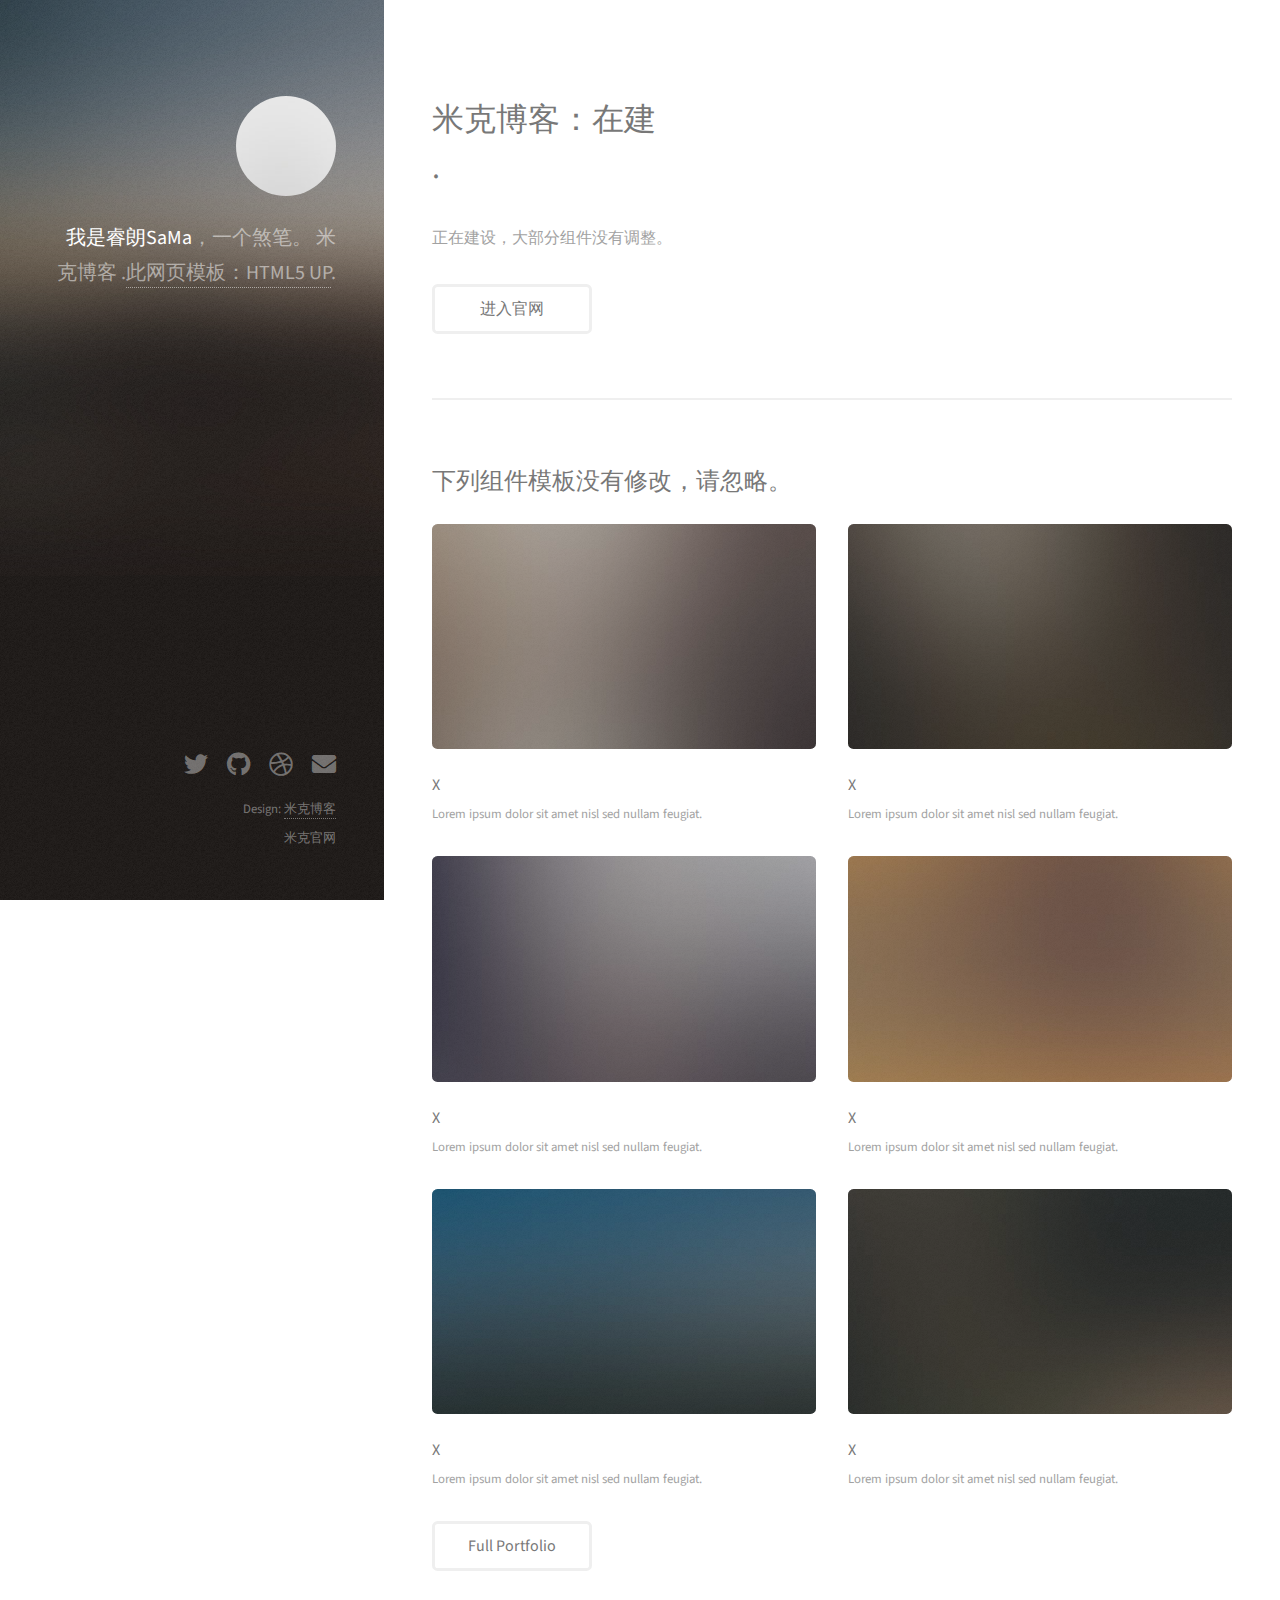
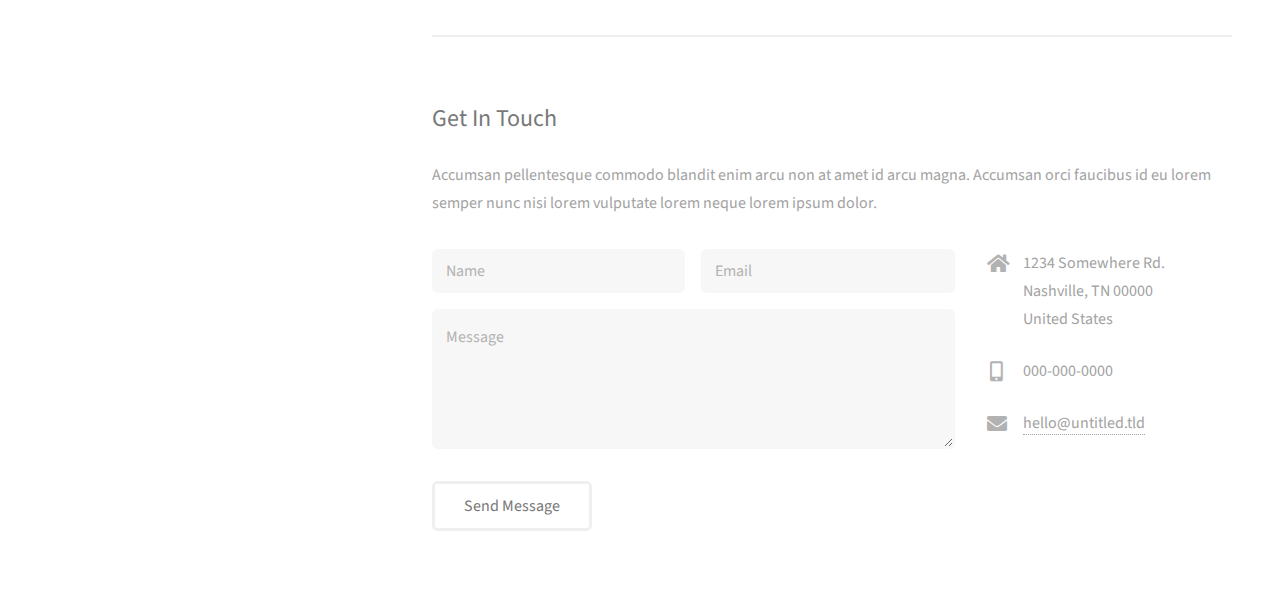
==== index.html @ 7dcb13c5 "Update index.html" ====
<!DOCTYPE HTML>
<html>
	<head>
		<title>米克博客：在建</title>
		<meta charset="utf-8" />
		<meta name="viewport" content="width=device-width, initial-scale=1, user-scalable=no" />
		<link rel="stylesheet" href="assets/css/main.css" />
	</head>
	<body class="is-preload">

		<!-- Header -->
			<header id="header">
				<div class="inner">
					<a href="#" class="image avatar"><img src="images/avatar.jpg" alt="" /></a>
					<h1><strong>我是睿朗SaMa</strong>，一个煞笔。<br />
					米克博客<br />
					.<a href="http://html5up.net">此网页模板：HTML5 UP</a>.</h1>
				</div>
			</header>

		<!-- Main -->
			<div id="main">

				<!-- One -->
					<section id="one">
						<header class="major">
							<h2>米克博客：在建<br />
							.</h2>
						</header>
						<p>正在建设，大部分组件没有调整。</p>
						<ul class="actions">
							<li><a href="https://mctra.co/" class="button">进入官网</a></li>
						</ul>
					</section>

				<!-- Two -->
					<section id="two">
						<h2>下列组件模板没有修改，请忽略。</h2>
						<div class="row">
							<article class="col-6 col-12-xsmall work-item">
								<a href="images/fulls/01.jpg" class="image fit thumb"><img src="images/thumbs/01.jpg" alt="" /></a>
								<h3>X</h3>
								<p>Lorem ipsum dolor sit amet nisl sed nullam feugiat.</p>
							</article>
							<article class="col-6 col-12-xsmall work-item">
								<a href="images/fulls/02.jpg" class="image fit thumb"><img src="images/thumbs/02.jpg" alt="" /></a>
								<h3>X</h3>
								<p>Lorem ipsum dolor sit amet nisl sed nullam feugiat.</p>
							</article>
							<article class="col-6 col-12-xsmall work-item">
								<a href="images/fulls/03.jpg" class="image fit thumb"><img src="images/thumbs/03.jpg" alt="" /></a>
								<h3>X</h3>
								<p>Lorem ipsum dolor sit amet nisl sed nullam feugiat.</p>
							</article>
							<article class="col-6 col-12-xsmall work-item">
								<a href="images/fulls/04.jpg" class="image fit thumb"><img src="images/thumbs/04.jpg" alt="" /></a>
								<h3>X</h3>
								<p>Lorem ipsum dolor sit amet nisl sed nullam feugiat.</p>
							</article>
							<article class="col-6 col-12-xsmall work-item">
								<a href="images/fulls/05.jpg" class="image fit thumb"><img src="images/thumbs/05.jpg" alt="" /></a>
								<h3>X</h3>
								<p>Lorem ipsum dolor sit amet nisl sed nullam feugiat.</p>
							</article>
							<article class="col-6 col-12-xsmall work-item">
								<a href="images/fulls/06.jpg" class="image fit thumb"><img src="images/thumbs/06.jpg" alt="" /></a>
								<h3>X</h3>
								<p>Lorem ipsum dolor sit amet nisl sed nullam feugiat.</p>
							</article>
						</div>
						<ul class="actions">
							<li><a href="#" class="button">Full Portfolio</a></li>
						</ul>
					</section>

				<!-- Three -->
					<section id="three">
						<h2>Get In Touch</h2>
						<p>Accumsan pellentesque commodo blandit enim arcu non at amet id arcu magna. Accumsan orci faucibus id eu lorem semper nunc nisi lorem vulputate lorem neque lorem ipsum dolor.</p>
						<div class="row">
							<div class="col-8 col-12-small">
								<form method="post" action="#">
									<div class="row gtr-uniform gtr-50">
										<div class="col-6 col-12-xsmall"><input type="text" name="name" id="name" placeholder="Name" /></div>
										<div class="col-6 col-12-xsmall"><input type="email" name="email" id="email" placeholder="Email" /></div>
										<div class="col-12"><textarea name="message" id="message" placeholder="Message" rows="4"></textarea></div>
									</div>
								</form>
								<ul class="actions">
									<li><input type="submit" value="Send Message" /></li>
								</ul>
							</div>
							<div class="col-4 col-12-small">
								<ul class="labeled-icons">
									<li>
										<h3 class="icon solid fa-home"><span class="label">Address</span></h3>
										1234 Somewhere Rd.<br />
										Nashville, TN 00000<br />
										United States
									</li>
									<li>
										<h3 class="icon solid fa-mobile-alt"><span class="label">Phone</span></h3>
										000-000-0000
									</li>
									<li>
										<h3 class="icon solid fa-envelope"><span class="label">Email</span></h3>
										<a href="#">hello@untitled.tld</a>
									</li>
								</ul>
							</div>
						</div>
					</section>

				<!-- Four -->
				<!--
					<section id="four">
						<h2>Elements</h2>

						<section>
							<h4>Text</h4>
							<p>This is <b>bold</b> and this is <strong>strong</strong>. This is <i>italic</i> and this is <em>emphasized</em>.
							This is <sup>superscript</sup> text and this is <sub>subscript</sub> text.
							This is <u>underlined</u> and this is code: <code>for (;;) { ... }</code>. Finally, <a href="#">this is a link</a>.</p>
							<hr />
							<header>
								<h4>Heading with a Subtitle</h4>
								<p>Lorem ipsum dolor sit amet nullam id egestas urna aliquam</p>
							</header>
							<p>Nunc lacinia ante nunc ac lobortis. Interdum adipiscing gravida odio porttitor sem non mi integer non faucibus ornare mi ut ante amet placerat aliquet. Volutpat eu sed ante lacinia sapien lorem accumsan varius montes viverra nibh in adipiscing blandit tempus accumsan.</p>
							<header>
								<h5>Heading with a Subtitle</h5>
								<p>Lorem ipsum dolor sit amet nullam id egestas urna aliquam</p>
							</header>
							<p>Nunc lacinia ante nunc ac lobortis. Interdum adipiscing gravida odio porttitor sem non mi integer non faucibus ornare mi ut ante amet placerat aliquet. Volutpat eu sed ante lacinia sapien lorem accumsan varius montes viverra nibh in adipiscing blandit tempus accumsan.</p>
							<hr />
							<h2>Heading Level 2</h2>
							<h3>Heading Level 3</h3>
							<h4>Heading Level 4</h4>
							<h5>Heading Level 5</h5>
							<h6>Heading Level 6</h6>
							<hr />
							<h5>Blockquote</h5>
							<blockquote>Fringilla nisl. Donec accumsan interdum nisi, quis tincidunt felis sagittis eget tempus euismod. Vestibulum ante ipsum primis in faucibus vestibulum. Blandit adipiscing eu felis iaculis volutpat ac adipiscing accumsan faucibus. Vestibulum ante ipsum primis in faucibus lorem ipsum dolor sit amet nullam adipiscing eu felis.</blockquote>
							<h5>Preformatted</h5>
							<pre><code>i = 0;

while (!deck.isInOrder()) {
print 'Iteration ' + i;
deck.shuffle();
i++;
}

print 'It took ' + i + ' iterations to sort the deck.';</code></pre>
						</section>

						<section>
							<h4>Lists</h4>
							<div class="row">
								<div class="col-6 col-12-xsmall">
									<h5>Unordered</h5>
									<ul>
										<li>Dolor pulvinar etiam magna etiam.</li>
										<li>Sagittis adipiscing lorem eleifend.</li>
										<li>Felis enim feugiat dolore viverra.</li>
									</ul>
									<h5>Alternate</h5>
									<ul class="alt">
										<li>Dolor pulvinar etiam magna etiam.</li>
										<li>Sagittis adipiscing lorem eleifend.</li>
										<li>Felis enim feugiat dolore viverra.</li>
									</ul>
								</div>
								<div class="col-6 col-12-xsmall">
									<h5>Ordered</h5>
									<ol>
										<li>Dolor pulvinar etiam magna etiam.</li>
										<li>Etiam vel felis at lorem sed viverra.</li>
										<li>Felis enim feugiat dolore viverra.</li>
										<li>Dolor pulvinar etiam magna etiam.</li>
										<li>Etiam vel felis at lorem sed viverra.</li>
										<li>Felis enim feugiat dolore viverra.</li>
									</ol>
									<h5>Icons</h5>
									<ul class="icons">
										<li><a href="#" class="icon brands fa-twitter"><span class="label">Twitter</span></a></li>
										<li><a href="#" class="icon brands fa-facebook-f"><span class="label">Facebook</span></a></li>
										<li><a href="#" class="icon brands fa-instagram"><span class="label">Instagram</span></a></li>
										<li><a href="#" class="icon brands fa-github"><span class="label">Github</span></a></li>
										<li><a href="#" class="icon brands fa-dribbble"><span class="label">Dribbble</span></a></li>
										<li><a href="#" class="icon brands fa-tumblr"><span class="label">Tumblr</span></a></li>
									</ul>
								</div>
							</div>
							<h5>Actions</h5>
							<ul class="actions">
								<li><a href="#" class="button primary">Default</a></li>
								<li><a href="#" class="button">Default</a></li>
							</ul>
							<ul class="actions small">
								<li><a href="#" class="button primary small">Small</a></li>
								<li><a href="#" class="button small">Small</a></li>
							</ul>
							<div class="row">
								<div class="col-6 col-12-small">
									<ul class="actions stacked">
										<li><a href="#" class="button primary">Default</a></li>
										<li><a href="#" class="button">Default</a></li>
									</ul>
								</div>
								<div class="col-6 col-12-small">
									<ul class="actions stacked">
										<li><a href="#" class="button primary small">Small</a></li>
										<li><a href="#" class="button small">Small</a></li>
									</ul>
								</div>
								<div class="col-6 col-12-small">
									<ul class="actions stacked">
										<li><a href="#" class="button primary fit">Default</a></li>
										<li><a href="#" class="button fit">Default</a></li>
									</ul>
								</div>
								<div class="col-6 col-12-small">
									<ul class="actions stacked">
										<li><a href="#" class="button primary small fit">Small</a></li>
										<li><a href="#" class="button small fit">Small</a></li>
									</ul>
								</div>
							</div>
						</section>

						<section>
							<h4>Table</h4>
							<h5>Default</h5>
							<div class="table-wrapper">
								<table>
									<thead>
										<tr>
											<th>Name</th>
											<th>Description</th>
											<th>Price</th>
										</tr>
									</thead>
									<tbody>
										<tr>
											<td>Item One</td>
											<td>Ante turpis integer aliquet porttitor.</td>
											<td>29.99</td>
										</tr>
										<tr>
											<td>Item Two</td>
											<td>Vis ac commodo adipiscing arcu aliquet.</td>
											<td>19.99</td>
										</tr>
										<tr>
											<td>Item Three</td>
											<td> Morbi faucibus arcu accumsan lorem.</td>
											<td>29.99</td>
										</tr>
										<tr>
											<td>Item Four</td>
											<td>Vitae integer tempus condimentum.</td>
											<td>19.99</td>
										</tr>
										<tr>
											<td>Item Five</td>
											<td>Ante turpis integer aliquet porttitor.</td>
											<td>29.99</td>
										</tr>
									</tbody>
									<tfoot>
										<tr>
											<td colspan="2"></td>
											<td>100.00</td>
										</tr>
									</tfoot>
								</table>
							</div>

							<h5>Alternate</h5>
							<div class="table-wrapper">
								<table class="alt">
									<thead>
										<tr>
											<th>Name</th>
											<th>Description</th>
											<th>Price</th>
										</tr>
									</thead>
									<tbody>
										<tr>
											<td>Item One</td>
											<td>Ante turpis integer aliquet porttitor.</td>
											<td>29.99</td>
										</tr>
										<tr>
											<td>Item Two</td>
											<td>Vis ac commodo adipiscing arcu aliquet.</td>
											<td>19.99</td>
										</tr>
										<tr>
											<td>Item Three</td>
											<td> Morbi faucibus arcu accumsan lorem.</td>
											<td>29.99</td>
										</tr>
										<tr>
											<td>Item Four</td>
											<td>Vitae integer tempus condimentum.</td>
											<td>19.99</td>
										</tr>
										<tr>
											<td>Item Five</td>
											<td>Ante turpis integer aliquet porttitor.</td>
											<td>29.99</td>
										</tr>
									</tbody>
									<tfoot>
										<tr>
											<td colspan="2"></td>
											<td>100.00</td>
										</tr>
									</tfoot>
								</table>
							</div>
						</section>

						<section>
							<h4>Buttons</h4>
							<ul class="actions">
								<li><a href="#" class="button primary">Primary</a></li>
								<li><a href="#" class="button">Default</a></li>
							</ul>
							<ul class="actions">
								<li><a href="#" class="button large">Large</a></li>
								<li><a href="#" class="button">Default</a></li>
								<li><a href="#" class="button small">Small</a></li>
							</ul>
							<ul class="actions fit">
								<li><a href="#" class="button primary fit">Fit</a></li>
								<li><a href="#" class="button fit">Fit</a></li>
							</ul>
							<ul class="actions fit small">
								<li><a href="#" class="button primary fit small">Fit + Small</a></li>
								<li><a href="#" class="button fit small">Fit + Small</a></li>
							</ul>
							<ul class="actions">
								<li><a href="#" class="button primary icon solid fa-download">Icon</a></li>
								<li><a href="#" class="button icon solid fa-download">Icon</a></li>
							</ul>
							<ul class="actions">
								<li><span class="button primary disabled">Primary</span></li>
								<li><span class="button disabled">Default</span></li>
							</ul>
						</section>

						<section>
							<h4>Form</h4>
							<form method="post" action="#">
								<div class="row gtr-uniform gtr-50">
									<div class="col-6 col-12-xsmall">
										<input type="text" name="demo-name" id="demo-name" value="" placeholder="Name" />
									</div>
									<div class="col-6 col-12-xsmall">
										<input type="email" name="demo-email" id="demo-email" value="" placeholder="Email" />
									</div>
									<div class="col-12">
										<select name="demo-category" id="demo-category">
											<option value="">- Category -</option>
											<option value="1">Manufacturing</option>
											<option value="1">Shipping</option>
											<option value="1">Administration</option>
											<option value="1">Human Resources</option>
										</select>
									</div>
									<div class="col-4 col-12-small">
										<input type="radio" id="demo-priority-low" name="demo-priority" checked>
										<label for="demo-priority-low">Low Priority</label>
									</div>
									<div class="col-4 col-12-small">
										<input type="radio" id="demo-priority-normal" name="demo-priority">
										<label for="demo-priority-normal">Normal Priority</label>
									</div>
									<div class="col-4 col-12-small">
										<input type="radio" id="demo-priority-high" name="demo-priority">
										<label for="demo-priority-high">High Priority</label>
									</div>
									<div class="col-6 col-12-small">
										<input type="checkbox" id="demo-copy" name="demo-copy">
										<label for="demo-copy">Email me a copy of this message</label>
									</div>
									<div class="col-6 col-12-small">
										<input type="checkbox" id="demo-human" name="demo-human" checked>
										<label for="demo-human">I am a human and not a robot</label>
									</div>
									<div class="col-12">
										<textarea name="demo-message" id="demo-message" placeholder="Enter your message" rows="6"></textarea>
									</div>
									<div class="col-12">
										<ul class="actions">
											<li><input type="submit" value="Send Message" class="primary" /></li>
											<li><input type="reset" value="Reset" /></li>
										</ul>
									</div>
								</div>
							</form>
						</section>

						<section>
							<h4>Image</h4>
							<h5>Fit</h5>
							<div class="box alt">
								<div class="row gtr-50 gtr-uniform">
									<div class="col-12"><span class="image fit"><img src="images/fulls/05.jpg" alt="" /></span></div>
									<div class="col-4"><span class="image fit"><img src="images/thumbs/01.jpg" alt="" /></span></div>
									<div class="col-4"><span class="image fit"><img src="images/thumbs/02.jpg" alt="" /></span></div>
									<div class="col-4"><span class="image fit"><img src="images/thumbs/03.jpg" alt="" /></span></div>
									<div class="col-4"><span class="image fit"><img src="images/thumbs/04.jpg" alt="" /></span></div>
									<div class="col-4"><span class="image fit"><img src="images/thumbs/05.jpg" alt="" /></span></div>
									<div class="col-4"><span class="image fit"><img src="images/thumbs/06.jpg" alt="" /></span></div>
									<div class="col-4"><span class="image fit"><img src="images/thumbs/03.jpg" alt="" /></span></div>
									<div class="col-4"><span class="image fit"><img src="images/thumbs/02.jpg" alt="" /></span></div>
									<div class="col-4"><span class="image fit"><img src="images/thumbs/01.jpg" alt="" /></span></div>
								</div>
							</div>
							<h5>Left &amp; Right</h5>
							<p><span class="image left"><img src="images/avatar.jpg" alt="" /></span>Fringilla nisl. Donec accumsan interdum nisi, quis tincidunt felis sagittis eget. tempus euismod. Vestibulum ante ipsum primis in faucibus vestibulum. Blandit adipiscing eu felis iaculis volutpat ac adipiscing accumsan eu faucibus. Integer ac pellentesque praesent tincidunt felis sagittis eget. tempus euismod. Vestibulum ante ipsum primis in faucibus vestibulum. Blandit adipiscing eu felis iaculis volutpat ac adipiscing accumsan eu faucibus. Integer ac pellentesque praesent. Donec accumsan interdum nisi, quis tincidunt felis sagittis eget. tempus euismod. Vestibulum ante ipsum primis in faucibus vestibulum. Blandit adipiscing eu felis iaculis volutpat ac adipiscing accumsan eu faucibus. Integer ac pellentesque praesent tincidunt felis sagittis eget. tempus euismod. Vestibulum ante ipsum primis in faucibus vestibulum. Blandit adipiscing eu felis iaculis volutpat ac adipiscing accumsan eu faucibus. Integer ac pellentesque praesent.</p>
							<p><span class="image right"><img src="images/avatar.jpg" alt="" /></span>Fringilla nisl. Donec accumsan interdum nisi, quis tincidunt felis sagittis eget. tempus euismod. Vestibulum ante ipsum primis in faucibus vestibulum. Blandit adipiscing eu felis iaculis volutpat ac adipiscing accumsan eu faucibus. Integer ac pellentesque praesent tincidunt felis sagittis eget. tempus euismod. Vestibulum ante ipsum primis in faucibus vestibulum. Blandit adipiscing eu felis iaculis volutpat ac adipiscing accumsan eu faucibus. Integer ac pellentesque praesent. Donec accumsan interdum nisi, quis tincidunt felis sagittis eget. tempus euismod. Vestibulum ante ipsum primis in faucibus vestibulum. Blandit adipiscing eu felis iaculis volutpat ac adipiscing accumsan eu faucibus. Integer ac pellentesque praesent tincidunt felis sagittis eget. tempus euismod. Vestibulum ante ipsum primis in faucibus vestibulum. Blandit adipiscing eu felis iaculis volutpat ac adipiscing accumsan eu faucibus. Integer ac pellentesque praesent.</p>
						</section>

					</section>
				-->

			</div>

		<!-- Footer -->
			<footer id="footer">
				<div class="inner">
					<ul class="icons">
						<li><a href="/" class="icon brands fa-twitter"><span class="label">Twitter</span></a></li>
						<li><a href="https://github.com/RuiLangSaMa/rlsmbolg" class="icon brands fa-github"><span class="label">Github</span></a></li>
						<li><a href="/" class="icon brands fa-dribbble"><span class="label">Dribbble</span></a></li>
						<li><a href="/" class="icon solid fa-envelope"><span class="label">Email</span></a></li>
					</ul>
					<ul class="copyright">
						<li>Design: <a href="https://bk.tratop.top/">米克博客</a></li>
						<li<a href="https:/mctra.co/">米克官网</a></li>
					</ul>
				</div>
			</footer>

		<!-- Scripts -->
			<script src="assets/js/jquery.min.js"></script>
			<script src="assets/js/jquery.poptrox.min.js"></script>
			<script src="assets/js/browser.min.js"></script>
			<script src="assets/js/breakpoints.min.js"></script>
			<script src="assets/js/util.js"></script>
			<script src="assets/js/main.js"></script>

		
	</body>
</html>
---- assets/css/main.css ----
@import url("fontawesome-all.min.css");
@import url("https://fonts.googleapis.com/css?family=Source+Sans+Pro:400,400italic");

/*
	Strata by HTML5 UP
	html5up.net | @ajlkn
	Free for personal and commercial use under the CCA 3.0 license (html5up.net/license)
*/

html, body, div, span, applet, object,
iframe, h1, h2, h3, h4, h5, h6, p, blockquote,
pre, a, abbr, acronym, address, big, cite,
code, del, dfn, em, img, ins, kbd, q, s, samp,
small, strike, strong, sub, sup, tt, var, b,
u, i, center, dl, dt, dd, ol, ul, li, fieldset,
form, label, legend, table, caption, tbody,
tfoot, thead, tr, th, td, article, aside,
canvas, details, embed, figure, figcaption,
footer, header, hgroup, menu, nav, output, ruby,
section, summary, time, mark, audio, video {
	margin: 0;
	padding: 0;
	border: 0;
	font-size: 100%;
	font: inherit;
	vertical-align: baseline;}

article, aside, details, figcaption, figure,
footer, header, hgroup, menu, nav, section {
	display: block;}

body {
	line-height: 1;
}

ol, ul {
	list-style: none;
}

blockquote, q {
	quotes: none;
}

	blockquote:before, blockquote:after, q:before, q:after {
		content: '';
		content: none;
	}

table {
	border-collapse: collapse;
	border-spacing: 0;
}

body {
	-webkit-text-size-adjust: none;
}

mark {
	background-color: transparent;
	color: inherit;
}

input::-moz-focus-inner {
	border: 0;
	padding: 0;
}

input, select, textarea {
	-moz-appearance: none;
	-webkit-appearance: none;
	-ms-appearance: none;
	appearance: none;
}

/* Basic */

	html {
		box-sizing: border-box;
	}

	*, *:before, *:after {
		box-sizing: inherit;
	}

	body {
		background: #fff;
	}

		body.is-preload *, body.is-preload *:before, body.is-preload *:after {
			-moz-animation: none !important;
			-webkit-animation: none !important;
			-ms-animation: none !important;
			animation: none !important;
			-moz-transition: none !important;
			-webkit-transition: none !important;
			-ms-transition: none !important;
			transition: none !important;
		}

	body, input, select, textarea {
		color: #a2a2a2;
		font-family: "Source Sans Pro", Helvetica, sans-serif;
		font-size: 16pt;
		font-weight: 400;
		line-height: 1.75em;
	}

	a {
		-moz-transition: color 0.2s ease-in-out, border-color 0.2s ease-in-out;
		-webkit-transition: color 0.2s ease-in-out, border-color 0.2s ease-in-out;
		-ms-transition: color 0.2s ease-in-out, border-color 0.2s ease-in-out;
		transition: color 0.2s ease-in-out, border-color 0.2s ease-in-out;
		border-bottom: dotted 1px;
		color: #49bf9d;
		text-decoration: none;
	}

		a:hover {
			border-bottom-color: transparent;
			color: #49bf9d !important;
			text-decoration: none;
		}

	strong, b {
		color: #787878;
		font-weight: 400;
	}

	em, i {
		font-style: italic;
	}

	p {
		margin: 0 0 2em 0;
	}

	h1, h2, h3, h4, h5, h6 {
		color: #787878;
		font-weight: 400;
		line-height: 1em;
		margin: 0 0 1em 0;
	}

		h1 a, h2 a, h3 a, h4 a, h5 a, h6 a {
			color: inherit;
			text-decoration: none;
		}

	h1 {
		font-size: 2em;
		line-height: 1.5em;
	}

	h2 {
		font-size: 1.5em;
		line-height: 1.5em;
	}

	h3 {
		font-size: 1.25em;
		line-height: 1.5em;
	}

	h4 {
		font-size: 1.1em;
		line-height: 1.5em;
	}

	h5 {
		font-size: 0.9em;
		line-height: 1.5em;
	}

	h6 {
		font-size: 0.7em;
		line-height: 1.5em;
	}

	sub {
		font-size: 0.8em;
		position: relative;
		top: 0.5em;
	}

	sup {
		font-size: 0.8em;
		position: relative;
		top: -0.5em;
	}

	hr {
		border: 0;
		border-bottom: solid 2px #efefef;
		margin: 2em 0;
	}

		hr.major {
			margin: 3em 0;
		}

	blockquote {
		border-left: solid 6px #efefef;
		font-style: italic;
		margin: 0 0 2em 0;
		padding: 0.5em 0 0.5em 1.5em;
	}

	code {
		background: #f7f7f7;
		border-radius: 0.35em;
		border: solid 2px #efefef;
		font-family: "Courier New", monospace;
		font-size: 0.9em;
		margin: 0 0.25em;
		padding: 0.25em 0.65em;
	}

	pre {
		-webkit-overflow-scrolling: touch;
		font-family: "Courier New", monospace;
		font-size: 0.9em;
		margin: 0 0 2em 0;
	}

		pre code {
			display: block;
			line-height: 1.75em;
			padding: 1em 1.5em;
			overflow-x: auto;
		}

	.align-left {
		text-align: left;
	}

	.align-center {
		text-align: center;
	}

	.align-right {
		text-align: right;
	}

/* Container */

	.container {
		margin: 0 auto;
		max-width: calc(100% - 4em);
		width: 100%;
	}

		.container.xsmall {
			width: 25%;
		}

		.container.small {
			width: 50%;
		}

		.container.medium {
			width: 75%;
		}

		.container.large {
			width: 125%;
		}

		.container.xlarge {
			width: 150%;
		}

		.container.max {
			width: 100%;
		}

		@media screen and (max-width: 980px) {

			.container {
				width: 100% !important;
				max-width: 100% !important;
			}

		}

		@media screen and (max-width: 480px) {

			.container {
				max-width: calc(100% - 3em);
			}

		}

/* Row */

	.row {
		display: flex;
		flex-wrap: wrap;
		box-sizing: border-box;
		align-items: stretch;
	}

		.row > * {
			box-sizing: border-box;
		}

		.row.gtr-uniform > * > :last-child {
			margin-bottom: 0;
		}

		.row.aln-left {
			justify-content: flex-start;
		}

		.row.aln-center {
			justify-content: center;
		}

		.row.aln-right {
			justify-content: flex-end;
		}

		.row.aln-top {
			align-items: flex-start;
		}

		.row.aln-middle {
			align-items: center;
		}

		.row.aln-bottom {
			align-items: flex-end;
		}

		.row > .imp {
			order: -1;
		}

		.row > .col-1 {
			width: 8.33333%;
		}

		.row > .off-1 {
			margin-left: 8.33333%;
		}

		.row > .col-2 {
			width: 16.66667%;
		}

		.row > .off-2 {
			margin-left: 16.66667%;
		}

		.row > .col-3 {
			width: 25%;
		}

		.row > .off-3 {
			margin-left: 25%;
		}

		.row > .col-4 {
			width: 33.33333%;
		}

		.row > .off-4 {
			margin-left: 33.33333%;
		}

		.row > .col-5 {
			width: 41.66667%;
		}

		.row > .off-5 {
			margin-left: 41.66667%;
		}

		.row > .col-6 {
			width: 50%;
		}

		.row > .off-6 {
			margin-left: 50%;
		}

		.row > .col-7 {
			width: 58.33333%;
		}

		.row > .off-7 {
			margin-left: 58.33333%;
		}

		.row > .col-8 {
			width: 66.66667%;
		}

		.row > .off-8 {
			margin-left: 66.66667%;
		}

		.row > .col-9 {
			width: 75%;
		}

		.row > .off-9 {
			margin-left: 75%;
		}

		.row > .col-10 {
			width: 83.33333%;
		}

		.row > .off-10 {
			margin-left: 83.33333%;
		}

		.row > .col-11 {
			width: 91.66667%;
		}

		.row > .off-11 {
			margin-left: 91.66667%;
		}

		.row > .col-12 {
			width: 100%;
		}

		.row > .off-12 {
			margin-left: 100%;
		}

		.row.gtr-0 {
			margin-top: 0;
			margin-left: 0em;
		}

			.row.gtr-0 > * {
				padding: 0 0 0 0em;
			}

			.row.gtr-0.gtr-uniform {
				margin-top: 0em;
			}

				.row.gtr-0.gtr-uniform > * {
					padding-top: 0em;
				}

		.row.gtr-25 {
			margin-top: 0;
			margin-left: -0.625em;
		}

			.row.gtr-25 > * {
				padding: 0 0 0 0.625em;
			}

			.row.gtr-25.gtr-uniform {
				margin-top: -0.625em;
			}

				.row.gtr-25.gtr-uniform > * {
					padding-top: 0.625em;
				}

		.row.gtr-50 {
			margin-top: 0;
			margin-left: -1.25em;
		}

			.row.gtr-50 > * {
				padding: 0 0 0 1.25em;
			}

			.row.gtr-50.gtr-uniform {
				margin-top: -1.25em;
			}

				.row.gtr-50.gtr-uniform > * {
					padding-top: 1.25em;
				}

		.row {
			margin-top: 0;
			margin-left: -2.5em;
		}

			.row > * {
				padding: 0 0 0 2.5em;
			}

			.row.gtr-uniform {
				margin-top: -2.5em;
			}

				.row.gtr-uniform > * {
					padding-top: 2.5em;
				}

		.row.gtr-150 {
			margin-top: 0;
			margin-left: -3.75em;
		}

			.row.gtr-150 > * {
				padding: 0 0 0 3.75em;
			}

			.row.gtr-150.gtr-uniform {
				margin-top: -3.75em;
			}

				.row.gtr-150.gtr-uniform > * {
					padding-top: 3.75em;
				}

		.row.gtr-200 {
			margin-top: 0;
			margin-left: -5em;
		}

			.row.gtr-200 > * {
				padding: 0 0 0 5em;
			}

			.row.gtr-200.gtr-uniform {
				margin-top: -5em;
			}

				.row.gtr-200.gtr-uniform > * {
					padding-top: 5em;
				}

		@media screen and (max-width: 1800px) {

			.row {
				display: flex;
				flex-wrap: wrap;
				box-sizing: border-box;
				align-items: stretch;
			}

				.row > * {
					box-sizing: border-box;
				}

				.row.gtr-uniform > * > :last-child {
					margin-bottom: 0;
				}

				.row.aln-left {
					justify-content: flex-start;
				}

				.row.aln-center {
					justify-content: center;
				}

				.row.aln-right {
					justify-content: flex-end;
				}

				.row.aln-top {
					align-items: flex-start;
				}

				.row.aln-middle {
					align-items: center;
				}

				.row.aln-bottom {
					align-items: flex-end;
				}

				.row > .imp-xlarge {
					order: -1;
				}

				.row > .col-1-xlarge {
					width: 8.33333%;
				}

				.row > .off-1-xlarge {
					margin-left: 8.33333%;
				}

				.row > .col-2-xlarge {
					width: 16.66667%;
				}

				.row > .off-2-xlarge {
					margin-left: 16.66667%;
				}

				.row > .col-3-xlarge {
					width: 25%;
				}

				.row > .off-3-xlarge {
					margin-left: 25%;
				}

				.row > .col-4-xlarge {
					width: 33.33333%;
				}

				.row > .off-4-xlarge {
					margin-left: 33.33333%;
				}

				.row > .col-5-xlarge {
					width: 41.66667%;
				}

				.row > .off-5-xlarge {
					margin-left: 41.66667%;
				}

				.row > .col-6-xlarge {
					width: 50%;
				}

				.row > .off-6-xlarge {
					margin-left: 50%;
				}

				.row > .col-7-xlarge {
					width: 58.33333%;
				}

				.row > .off-7-xlarge {
					margin-left: 58.33333%;
				}

				.row > .col-8-xlarge {
					width: 66.66667%;
				}

				.row > .off-8-xlarge {
					margin-left: 66.66667%;
				}

				.row > .col-9-xlarge {
					width: 75%;
				}

				.row > .off-9-xlarge {
					margin-left: 75%;
				}

				.row > .col-10-xlarge {
					width: 83.33333%;
				}

				.row > .off-10-xlarge {
					margin-left: 83.33333%;
				}

				.row > .col-11-xlarge {
					width: 91.66667%;
				}

				.row > .off-11-xlarge {
					margin-left: 91.66667%;
				}

				.row > .col-12-xlarge {
					width: 100%;
				}

				.row > .off-12-xlarge {
					margin-left: 100%;
				}

				.row.gtr-0 {
					margin-top: 0;
					margin-left: 0em;
				}

					.row.gtr-0 > * {
						padding: 0 0 0 0em;
					}

					.row.gtr-0.gtr-uniform {
						margin-top: 0em;
					}

						.row.gtr-0.gtr-uniform > * {
							padding-top: 0em;
						}

				.row.gtr-25 {
					margin-top: 0;
					margin-left: -0.625em;
				}

					.row.gtr-25 > * {
						padding: 0 0 0 0.625em;
					}

					.row.gtr-25.gtr-uniform {
						margin-top: -0.625em;
					}

						.row.gtr-25.gtr-uniform > * {
							padding-top: 0.625em;
						}

				.row.gtr-50 {
					margin-top: 0;
					margin-left: -1.25em;
				}

					.row.gtr-50 > * {
						padding: 0 0 0 1.25em;
					}

					.row.gtr-50.gtr-uniform {
						margin-top: -1.25em;
					}

						.row.gtr-50.gtr-uniform > * {
							padding-top: 1.25em;
						}

				.row {
					margin-top: 0;
					margin-left: -2.5em;
				}

					.row > * {
						padding: 0 0 0 2.5em;
					}

					.row.gtr-uniform {
						margin-top: -2.5em;
					}

						.row.gtr-uniform > * {
							padding-top: 2.5em;
						}

				.row.gtr-150 {
					margin-top: 0;
					margin-left: -3.75em;
				}

					.row.gtr-150 > * {
						padding: 0 0 0 3.75em;
					}

					.row.gtr-150.gtr-uniform {
						margin-top: -3.75em;
					}

						.row.gtr-150.gtr-uniform > * {
							padding-top: 3.75em;
						}

				.row.gtr-200 {
					margin-top: 0;
					margin-left: -5em;
				}

					.row.gtr-200 > * {
						padding: 0 0 0 5em;
					}

					.row.gtr-200.gtr-uniform {
						margin-top: -5em;
					}

						.row.gtr-200.gtr-uniform > * {
							padding-top: 5em;
						}

		}

		@media screen and (max-width: 1280px) {

			.row {
				display: flex;
				flex-wrap: wrap;
				box-sizing: border-box;
				align-items: stretch;
			}

				.row > * {
					box-sizing: border-box;
				}

				.row.gtr-uniform > * > :last-child {
					margin-bottom: 0;
				}

				.row.aln-left {
					justify-content: flex-start;
				}

				.row.aln-center {
					justify-content: center;
				}

				.row.aln-right {
					justify-content: flex-end;
				}

				.row.aln-top {
					align-items: flex-start;
				}

				.row.aln-middle {
					align-items: center;
				}

				.row.aln-bottom {
					align-items: flex-end;
				}

				.row > .imp-large {
					order: -1;
				}

				.row > .col-1-large {
					width: 8.33333%;
				}

				.row > .off-1-large {
					margin-left: 8.33333%;
				}

				.row > .col-2-large {
					width: 16.66667%;
				}

				.row > .off-2-large {
					margin-left: 16.66667%;
				}

				.row > .col-3-large {
					width: 25%;
				}

				.row > .off-3-large {
					margin-left: 25%;
				}

				.row > .col-4-large {
					width: 33.33333%;
				}

				.row > .off-4-large {
					margin-left: 33.33333%;
				}

				.row > .col-5-large {
					width: 41.66667%;
				}

				.row > .off-5-large {
					margin-left: 41.66667%;
				}

				.row > .col-6-large {
					width: 50%;
				}

				.row > .off-6-large {
					margin-left: 50%;
				}

				.row > .col-7-large {
					width: 58.33333%;
				}

				.row > .off-7-large {
					margin-left: 58.33333%;
				}

				.row > .col-8-large {
					width: 66.66667%;
				}

				.row > .off-8-large {
					margin-left: 66.66667%;
				}

				.row > .col-9-large {
					width: 75%;
				}

				.row > .off-9-large {
					margin-left: 75%;
				}

				.row > .col-10-large {
					width: 83.33333%;
				}

				.row > .off-10-large {
					margin-left: 83.33333%;
				}

				.row > .col-11-large {
					width: 91.66667%;
				}

				.row > .off-11-large {
					margin-left: 91.66667%;
				}

				.row > .col-12-large {
					width: 100%;
				}

				.row > .off-12-large {
					margin-left: 100%;
				}

				.row.gtr-0 {
					margin-top: 0;
					margin-left: 0em;
				}

					.row.gtr-0 > * {
						padding: 0 0 0 0em;
					}

					.row.gtr-0.gtr-uniform {
						margin-top: 0em;
					}

						.row.gtr-0.gtr-uniform > * {
							padding-top: 0em;
						}

				.row.gtr-25 {
					margin-top: 0;
					margin-left: -0.5em;
				}

					.row.gtr-25 > * {
						padding: 0 0 0 0.5em;
					}

					.row.gtr-25.gtr-uniform {
						margin-top: -0.5em;
					}

						.row.gtr-25.gtr-uniform > * {
							padding-top: 0.5em;
						}

				.row.gtr-50 {
					margin-top: 0;
					margin-left: -1em;
				}

					.row.gtr-50 > * {
						padding: 0 0 0 1em;
					}

					.row.gtr-50.gtr-uniform {
						margin-top: -1em;
					}

						.row.gtr-50.gtr-uniform > * {
							padding-top: 1em;
						}

				.row {
					margin-top: 0;
					margin-left: -2em;
				}

					.row > * {
						padding: 0 0 0 2em;
					}

					.row.gtr-uniform {
						margin-top: -2em;
					}

						.row.gtr-uniform > * {
							padding-top: 2em;
						}

				.row.gtr-150 {
					margin-top: 0;
					margin-left: -3em;
				}

					.row.gtr-150 > * {
						padding: 0 0 0 3em;
					}

					.row.gtr-150.gtr-uniform {
						margin-top: -3em;
					}

						.row.gtr-150.gtr-uniform > * {
							padding-top: 3em;
						}

				.row.gtr-200 {
					margin-top: 0;
					margin-left: -4em;
				}

					.row.gtr-200 > * {
						padding: 0 0 0 4em;
					}

					.row.gtr-200.gtr-uniform {
						margin-top: -4em;
					}

						.row.gtr-200.gtr-uniform > * {
							padding-top: 4em;
						}

		}

		@media screen and (max-width: 980px) {

			.row {
				display: flex;
				flex-wrap: wrap;
				box-sizing: border-box;
				align-items: stretch;
			}

				.row > * {
					box-sizing: border-box;
				}

				.row.gtr-uniform > * > :last-child {
					margin-bottom: 0;
				}

				.row.aln-left {
					justify-content: flex-start;
				}

				.row.aln-center {
					justify-content: center;
				}

				.row.aln-right {
					justify-content: flex-end;
				}

				.row.aln-top {
					align-items: flex-start;
				}

				.row.aln-middle {
					align-items: center;
				}

				.row.aln-bottom {
					align-items: flex-end;
				}

				.row > .imp-medium {
					order: -1;
				}

				.row > .col-1-medium {
					width: 8.33333%;
				}

				.row > .off-1-medium {
					margin-left: 8.33333%;
				}

				.row > .col-2-medium {
					width: 16.66667%;
				}

				.row > .off-2-medium {
					margin-left: 16.66667%;
				}

				.row > .col-3-medium {
					width: 25%;
				}

				.row > .off-3-medium {
					margin-left: 25%;
				}

				.row > .col-4-medium {
					width: 33.33333%;
				}

				.row > .off-4-medium {
					margin-left: 33.33333%;
				}

				.row > .col-5-medium {
					width: 41.66667%;
				}

				.row > .off-5-medium {
					margin-left: 41.66667%;
				}

				.row > .col-6-medium {
					width: 50%;
				}

				.row > .off-6-medium {
					margin-left: 50%;
				}

				.row > .col-7-medium {
					width: 58.33333%;
				}

				.row > .off-7-medium {
					margin-left: 58.33333%;
				}

				.row > .col-8-medium {
					width: 66.66667%;
				}

				.row > .off-8-medium {
					margin-left: 66.66667%;
				}

				.row > .col-9-medium {
					width: 75%;
				}

				.row > .off-9-medium {
					margin-left: 75%;
				}

				.row > .col-10-medium {
					width: 83.33333%;
				}

				.row > .off-10-medium {
					margin-left: 83.33333%;
				}

				.row > .col-11-medium {
					width: 91.66667%;
				}

				.row > .off-11-medium {
					margin-left: 91.66667%;
				}

				.row > .col-12-medium {
					width: 100%;
				}

				.row > .off-12-medium {
					margin-left: 100%;
				}

				.row.gtr-0 {
					margin-top: 0;
					margin-left: 0em;
				}

					.row.gtr-0 > * {
						padding: 0 0 0 0em;
					}

					.row.gtr-0.gtr-uniform {
						margin-top: 0em;
					}

						.row.gtr-0.gtr-uniform > * {
							padding-top: 0em;
						}

				.row.gtr-25 {
					margin-top: 0;
					margin-left: -0.5em;
				}

					.row.gtr-25 > * {
						padding: 0 0 0 0.5em;
					}

					.row.gtr-25.gtr-uniform {
						margin-top: -0.5em;
					}

						.row.gtr-25.gtr-uniform > * {
							padding-top: 0.5em;
						}

				.row.gtr-50 {
					margin-top: 0;
					margin-left: -1em;
				}

					.row.gtr-50 > * {
						padding: 0 0 0 1em;
					}

					.row.gtr-50.gtr-uniform {
						margin-top: -1em;
					}

						.row.gtr-50.gtr-uniform > * {
							padding-top: 1em;
						}

				.row {
					margin-top: 0;
					margin-left: -2em;
				}

					.row > * {
						padding: 0 0 0 2em;
					}

					.row.gtr-uniform {
						margin-top: -2em;
					}

						.row.gtr-uniform > * {
							padding-top: 2em;
						}

				.row.gtr-150 {
					margin-top: 0;
					margin-left: -3em;
				}

					.row.gtr-150 > * {
						padding: 0 0 0 3em;
					}

					.row.gtr-150.gtr-uniform {
						margin-top: -3em;
					}

						.row.gtr-150.gtr-uniform > * {
							padding-top: 3em;
						}

				.row.gtr-200 {
					margin-top: 0;
					margin-left: -4em;
				}

					.row.gtr-200 > * {
						padding: 0 0 0 4em;
					}

					.row.gtr-200.gtr-uniform {
						margin-top: -4em;
					}

						.row.gtr-200.gtr-uniform > * {
							padding-top: 4em;
						}

		}

		@media screen and (max-width: 736px) {

			.row {
				display: flex;
				flex-wrap: wrap;
				box-sizing: border-box;
				align-items: stretch;
			}

				.row > * {
					box-sizing: border-box;
				}

				.row.gtr-uniform > * > :last-child {
					margin-bottom: 0;
				}

				.row.aln-left {
					justify-content: flex-start;
				}

				.row.aln-center {
					justify-content: center;
				}

				.row.aln-right {
					justify-content: flex-end;
				}

				.row.aln-top {
					align-items: flex-start;
				}

				.row.aln-middle {
					align-items: center;
				}

				.row.aln-bottom {
					align-items: flex-end;
				}

				.row > .imp-small {
					order: -1;
				}

				.row > .col-1-small {
					width: 8.33333%;
				}

				.row > .off-1-small {
					margin-left: 8.33333%;
				}

				.row > .col-2-small {
					width: 16.66667%;
				}

				.row > .off-2-small {
					margin-left: 16.66667%;
				}

				.row > .col-3-small {
					width: 25%;
				}

				.row > .off-3-small {
					margin-left: 25%;
				}

				.row > .col-4-small {
					width: 33.33333%;
				}

				.row > .off-4-small {
					margin-left: 33.33333%;
				}

				.row > .col-5-small {
					width: 41.66667%;
				}

				.row > .off-5-small {
					margin-left: 41.66667%;
				}

				.row > .col-6-small {
					width: 50%;
				}

				.row > .off-6-small {
					margin-left: 50%;
				}

				.row > .col-7-small {
					width: 58.33333%;
				}

				.row > .off-7-small {
					margin-left: 58.33333%;
				}

				.row > .col-8-small {
					width: 66.66667%;
				}

				.row > .off-8-small {
					margin-left: 66.66667%;
				}

				.row > .col-9-small {
					width: 75%;
				}

				.row > .off-9-small {
					margin-left: 75%;
				}

				.row > .col-10-small {
					width: 83.33333%;
				}

				.row > .off-10-small {
					margin-left: 83.33333%;
				}

				.row > .col-11-small {
					width: 91.66667%;
				}

				.row > .off-11-small {
					margin-left: 91.66667%;
				}

				.row > .col-12-small {
					width: 100%;
				}

				.row > .off-12-small {
					margin-left: 100%;
				}

				.row.gtr-0 {
					margin-top: 0;
					margin-left: 0em;
				}

					.row.gtr-0 > * {
						padding: 0 0 0 0em;
					}

					.row.gtr-0.gtr-uniform {
						margin-top: 0em;
					}

						.row.gtr-0.gtr-uniform > * {
							padding-top: 0em;
						}

				.row.gtr-25 {
					margin-top: 0;
					margin-left: -0.375em;
				}

					.row.gtr-25 > * {
						padding: 0 0 0 0.375em;
					}

					.row.gtr-25.gtr-uniform {
						margin-top: -0.375em;
					}

						.row.gtr-25.gtr-uniform > * {
							padding-top: 0.375em;
						}

				.row.gtr-50 {
					margin-top: 0;
					margin-left: -0.75em;
				}

					.row.gtr-50 > * {
						padding: 0 0 0 0.75em;
					}

					.row.gtr-50.gtr-uniform {
						margin-top: -0.75em;
					}

						.row.gtr-50.gtr-uniform > * {
							padding-top: 0.75em;
						}

				.row {
					margin-top: 0;
					margin-left: -1.5em;
				}

					.row > * {
						padding: 0 0 0 1.5em;
					}

					.row.gtr-uniform {
						margin-top: -1.5em;
					}

						.row.gtr-uniform > * {
							padding-top: 1.5em;
						}

				.row.gtr-150 {
					margin-top: 0;
					margin-left: -2.25em;
				}

					.row.gtr-150 > * {
						padding: 0 0 0 2.25em;
					}

					.row.gtr-150.gtr-uniform {
						margin-top: -2.25em;
					}

						.row.gtr-150.gtr-uniform > * {
							padding-top: 2.25em;
						}

				.row.gtr-200 {
					margin-top: 0;
					margin-left: -3em;
				}

					.row.gtr-200 > * {
						padding: 0 0 0 3em;
					}

					.row.gtr-200.gtr-uniform {
						margin-top: -3em;
					}

						.row.gtr-200.gtr-uniform > * {
							padding-top: 3em;
						}

		}

		@media screen and (max-width: 480px) {

			.row {
				display: flex;
				flex-wrap: wrap;
				box-sizing: border-box;
				align-items: stretch;
			}

				.row > * {
					box-sizing: border-box;
				}

				.row.gtr-uniform > * > :last-child {
					margin-bottom: 0;
				}

				.row.aln-left {
					justify-content: flex-start;
				}

				.row.aln-center {
					justify-content: center;
				}

				.row.aln-right {
					justify-content: flex-end;
				}

				.row.aln-top {
					align-items: flex-start;
				}

				.row.aln-middle {
					align-items: center;
				}

				.row.aln-bottom {
					align-items: flex-end;
				}

				.row > .imp-xsmall {
					order: -1;
				}

				.row > .col-1-xsmall {
					width: 8.33333%;
				}

				.row > .off-1-xsmall {
					margin-left: 8.33333%;
				}

				.row > .col-2-xsmall {
					width: 16.66667%;
				}

				.row > .off-2-xsmall {
					margin-left: 16.66667%;
				}

				.row > .col-3-xsmall {
					width: 25%;
				}

				.row > .off-3-xsmall {
					margin-left: 25%;
				}

				.row > .col-4-xsmall {
					width: 33.33333%;
				}

				.row > .off-4-xsmall {
					margin-left: 33.33333%;
				}

				.row > .col-5-xsmall {
					width: 41.66667%;
				}

				.row > .off-5-xsmall {
					margin-left: 41.66667%;
				}

				.row > .col-6-xsmall {
					width: 50%;
				}

				.row > .off-6-xsmall {
					margin-left: 50%;
				}

				.row > .col-7-xsmall {
					width: 58.33333%;
				}

				.row > .off-7-xsmall {
					margin-left: 58.33333%;
				}

				.row > .col-8-xsmall {
					width: 66.66667%;
				}

				.row > .off-8-xsmall {
					margin-left: 66.66667%;
				}

				.row > .col-9-xsmall {
					width: 75%;
				}

				.row > .off-9-xsmall {
					margin-left: 75%;
				}

				.row > .col-10-xsmall {
					width: 83.33333%;
				}

				.row > .off-10-xsmall {
					margin-left: 83.33333%;
				}

				.row > .col-11-xsmall {
					width: 91.66667%;
				}

				.row > .off-11-xsmall {
					margin-left: 91.66667%;
				}

				.row > .col-12-xsmall {
					width: 100%;
				}

				.row > .off-12-xsmall {
					margin-left: 100%;
				}

				.row.gtr-0 {
					margin-top: 0;
					margin-left: 0em;
				}

					.row.gtr-0 > * {
						padding: 0 0 0 0em;
					}

					.row.gtr-0.gtr-uniform {
						margin-top: 0em;
					}

						.row.gtr-0.gtr-uniform > * {
							padding-top: 0em;
						}

				.row.gtr-25 {
					margin-top: 0;
					margin-left: -0.375em;
				}

					.row.gtr-25 > * {
						padding: 0 0 0 0.375em;
					}

					.row.gtr-25.gtr-uniform {
						margin-top: -0.375em;
					}

						.row.gtr-25.gtr-uniform > * {
							padding-top: 0.375em;
						}

				.row.gtr-50 {
					margin-top: 0;
					margin-left: -0.75em;
				}

					.row.gtr-50 > * {
						padding: 0 0 0 0.75em;
					}

					.row.gtr-50.gtr-uniform {
						margin-top: -0.75em;
					}

						.row.gtr-50.gtr-uniform > * {
							padding-top: 0.75em;
						}

				.row {
					margin-top: 0;
					margin-left: -1.5em;
				}

					.row > * {
						padding: 0 0 0 1.5em;
					}

					.row.gtr-uniform {
						margin-top: -1.5em;
					}

						.row.gtr-uniform > * {
							padding-top: 1.5em;
						}

				.row.gtr-150 {
					margin-top: 0;
					margin-left: -2.25em;
				}

					.row.gtr-150 > * {
						padding: 0 0 0 2.25em;
					}

					.row.gtr-150.gtr-uniform {
						margin-top: -2.25em;
					}

						.row.gtr-150.gtr-uniform > * {
							padding-top: 2.25em;
						}

				.row.gtr-200 {
					margin-top: 0;
					margin-left: -3em;
				}

					.row.gtr-200 > * {
						padding: 0 0 0 3em;
					}

					.row.gtr-200.gtr-uniform {
						margin-top: -3em;
					}

						.row.gtr-200.gtr-uniform > * {
							padding-top: 3em;
						}

		}

/* Section/Article */

	section.special, article.special {
		text-align: center;
	}

	header p {
		color: #b2b2b2;
		position: relative;
		margin: 0 0 1.5em 0;
	}

	header h2 + p {
		font-size: 1.25em;
		margin-top: -1em;
		line-height: 1.5em;
	}

	header h3 + p {
		font-size: 1.1em;
		margin-top: -0.8em;
		line-height: 1.5em;
	}

	header h4 + p,
	header h5 + p,
	header h6 + p {
		font-size: 0.9em;
		margin-top: -0.6em;
		line-height: 1.5em;
	}

	header.major h2 {
		font-size: 2em;
	}

/* Form */

	form {
		margin: 0 0 2em 0;
	}

	label {
		color: #787878;
		display: block;
		font-size: 0.9em;
		font-weight: 400;
		margin: 0 0 1em 0;
	}

	input[type="text"],
	input[type="password"],
	input[type="email"],
	select,
	textarea {
		-moz-appearance: none;
		-webkit-appearance: none;
		-ms-appearance: none;
		appearance: none;
		background: #f7f7f7;
		border-radius: 0.35em;
		border: solid 2px transparent;
		color: inherit;
		display: block;
		outline: 0;
		padding: 0 0.75em;
		text-decoration: none;
		width: 100%;
	}

		input[type="text"]:invalid,
		input[type="password"]:invalid,
		input[type="email"]:invalid,
		select:invalid,
		textarea:invalid {
			box-shadow: none;
		}

		input[type="text"]:focus,
		input[type="password"]:focus,
		input[type="email"]:focus,
		select:focus,
		textarea:focus {
			border-color: #49bf9d;
		}

	select {
		background-image: url("data:image/svg+xml;charset=utf8,%3Csvg xmlns='http://www.w3.org/2000/svg' width='40' height='40' preserveAspectRatio='none' viewBox='0 0 40 40'%3E%3Cpath d='M9.4,12.3l10.4,10.4l10.4-10.4c0.2-0.2,0.5-0.4,0.9-0.4c0.3,0,0.6,0.1,0.9,0.4l3.3,3.3c0.2,0.2,0.4,0.5,0.4,0.9 c0,0.4-0.1,0.6-0.4,0.9L20.7,31.9c-0.2,0.2-0.5,0.4-0.9,0.4c-0.3,0-0.6-0.1-0.9-0.4L4.3,17.3c-0.2-0.2-0.4-0.5-0.4-0.9 c0-0.4,0.1-0.6,0.4-0.9l3.3-3.3c0.2-0.2,0.5-0.4,0.9-0.4S9.1,12.1,9.4,12.3z' fill='%23dfdfdf' /%3E%3C/svg%3E");
		background-size: 1.25rem;
		background-repeat: no-repeat;
		background-position: calc(100% - 1rem) center;
		height: 2.75em;
		padding-right: 2.75em;
		text-overflow: ellipsis;
	}

		select option {
			color: #787878;
			background: #fff;
		}

		select:focus::-ms-value {
			background-color: transparent;
		}

		select::-ms-expand {
			display: none;
		}

	input[type="text"],
	input[type="password"],
	input[type="email"],
	select {
		height: 2.75em;
	}

	textarea {
		padding: 0.75em;
	}

	input[type="checkbox"],
	input[type="radio"] {
		-moz-appearance: none;
		-webkit-appearance: none;
		-ms-appearance: none;
		appearance: none;
		display: block;
		float: left;
		margin-right: -2em;
		opacity: 0;
		width: 1em;
		z-index: -1;
	}

		input[type="checkbox"] + label,
		input[type="radio"] + label {
			text-decoration: none;
			color: #a2a2a2;
			cursor: pointer;
			display: inline-block;
			font-size: 1em;
			font-weight: 400;
			padding-left: 2.4em;
			padding-right: 0.75em;
			position: relative;
		}

			input[type="checkbox"] + label:before,
			input[type="radio"] + label:before {
				-moz-osx-font-smoothing: grayscale;
				-webkit-font-smoothing: antialiased;
				display: inline-block;
				font-style: normal;
				font-variant: normal;
				text-rendering: auto;
				line-height: 1;
				text-transform: none !important;
				font-family: 'Font Awesome 5 Free';
				font-weight: 900;
			}

			input[type="checkbox"] + label:before,
			input[type="radio"] + label:before {
				background: #f7f7f7;
				border-radius: 0.35em;
				border: solid 2px transparent;
				content: '';
				display: inline-block;
				font-size: 0.8em;
				height: 2.0625em;
				left: 0;
				line-height: 1.85625em;
				position: absolute;
				text-align: center;
				top: 0;
				width: 2.0625em;
			}

		input[type="checkbox"]:checked + label:before,
		input[type="radio"]:checked + label:before {
			background: #787878;
			border-color: #787878;
			color: #fff;
			content: '\f00c';
		}

		input[type="checkbox"]:focus + label:before,
		input[type="radio"]:focus + label:before {
			border-color: #49bf9d;
		}

	input[type="checkbox"] + label:before {
		border-radius: 0.35em;
	}

	input[type="radio"] + label:before {
		border-radius: 100%;
	}

	::-webkit-input-placeholder {
		color: #b2b2b2 !important;
		opacity: 1.0;
	}

	:-moz-placeholder {
		color: #b2b2b2 !important;
		opacity: 1.0;
	}

	::-moz-placeholder {
		color: #b2b2b2 !important;
		opacity: 1.0;
	}

	:-ms-input-placeholder {
		color: #b2b2b2 !important;
		opacity: 1.0;
	}

/* Box */

	.box {
		border-radius: 0.35em;
		border: solid 2px #efefef;
		margin-bottom: 2em;
		padding: 1.5em;
	}

		.box > :last-child,
		.box > :last-child > :last-child,
		.box > :last-child > :last-child > :last-child {
			margin-bottom: 0;
		}

		.box.alt {
			border: 0;
			border-radius: 0;
			padding: 0;
		}

/* Icon */

	.icon {
		text-decoration: none;
		border-bottom: none;
		position: relative;
	}

		.icon:before {
			-moz-osx-font-smoothing: grayscale;
			-webkit-font-smoothing: antialiased;
			display: inline-block;
			font-style: normal;
			font-variant: normal;
			text-rendering: auto;
			line-height: 1;
			text-transform: none !important;
			font-family: 'Font Awesome 5 Free';
			font-weight: 400;
		}

		.icon > .label {
			display: none;
		}

		.icon:before {
			line-height: inherit;
		}

		.icon.solid:before {
			font-weight: 900;
		}

		.icon.brands:before {
			font-family: 'Font Awesome 5 Brands';
		}

/* Image */

	.image {
		border-radius: 0.35em;
		border: 0;
		display: inline-block;
		position: relative;
	}

		.image:before {
			-moz-transition: opacity 0.2s ease-in-out;
			-webkit-transition: opacity 0.2s ease-in-out;
			-ms-transition: opacity 0.2s ease-in-out;
			transition: opacity 0.2s ease-in-out;
			background: url("images/overlay.png");
			border-radius: 0.35em;
			content: '';
			display: block;
			height: 100%;
			left: 0;
			opacity: 0.5;
			position: absolute;
			top: 0;
			width: 100%;
		}

		.image.thumb {
			text-align: center;
		}

			.image.thumb:after {
				-moz-transition: opacity 0.2s ease-in-out;
				-webkit-transition: opacity 0.2s ease-in-out;
				-ms-transition: opacity 0.2s ease-in-out;
				transition: opacity 0.2s ease-in-out;
				border-radius: 0.35em;
				border: solid 3px rgba(255, 255, 255, 0.5);
				color: #fff;
				content: 'View';
				display: inline-block;
				font-size: 0.8em;
				font-weight: 400;
				left: 50%;
				line-height: 2.25em;
				margin: -1.25em 0 0 -3em;
				opacity: 0;
				padding: 0 1.5em;
				position: absolute;
				text-align: center;
				text-decoration: none;
				top: 50%;
				white-space: nowrap;
			}

			.image.thumb:hover:after {
				opacity: 1.0;
			}

			.image.thumb:hover:before {
				background: url("images/overlay.png"), url("images/overlay.png");
				opacity: 1.0;
			}

		.image img {
			border-radius: 0.35em;
			display: block;
		}

		.image.left {
			float: left;
			margin: 0 1.5em 1em 0;
			top: 0.25em;
		}

		.image.right {
			float: right;
			margin: 0 0 1em 1.5em;
			top: 0.25em;
		}

		.image.left, .image.right {
			max-width: 40%;
		}

			.image.left img, .image.right img {
				width: 100%;
			}

		.image.fit {
			display: block;
			margin: 0 0 2em 0;
			width: 100%;
		}

			.image.fit img {
				width: 100%;
			}

		.image.avatar {
			border-radius: 100%;
		}

			.image.avatar:before {
				display: none;
			}

			.image.avatar img {
				border-radius: 100%;
				width: 100%;
			}

/* List */

	ol {
		list-style: decimal;
		margin: 0 0 2em 0;
		padding-left: 1.25em;
	}

		ol li {
			padding-left: 0.25em;
		}

	ul {
		list-style: disc;
		margin: 0 0 2em 0;
		padding-left: 1em;
	}

		ul li {
			padding-left: 0.5em;
		}

		ul.alt {
			list-style: none;
			padding-left: 0;
		}

			ul.alt li {
				border-top: solid 2px #efefef;
				padding: 0.5em 0;
			}

				ul.alt li:first-child {
					border-top: 0;
					padding-top: 0;
				}

	dl {
		margin: 0 0 2em 0;
	}

/* Icons */

	ul.icons {
		cursor: default;
		list-style: none;
		padding-left: 0;
	}

		ul.icons li {
			display: inline-block;
			padding: 0 1em 0 0;
		}

			ul.icons li:last-child {
				padding-right: 0;
			}

			ul.icons li .icon:before {
				font-size: 1.5em;
			}

/* Labeled Icons */

	ul.labeled-icons {
		list-style: none;
		padding: 0;
	}

		ul.labeled-icons li {
			line-height: 1.75em;
			margin: 1.5em 0 0 0;
			padding-left: 2.25em;
			position: relative;
		}

			ul.labeled-icons li:first-child {
				margin-top: 0;
			}

			ul.labeled-icons li a {
				color: inherit;
			}

			ul.labeled-icons li h3 {
				color: #b2b2b2;
				left: 0;
				position: absolute;
				text-align: center;
				top: 0;
				width: 1em;
			}

/* Actions */

	ul.actions {
		display: -moz-flex;
		display: -webkit-flex;
		display: -ms-flex;
		display: flex;
		cursor: default;
		list-style: none;
		margin-left: -1em;
		padding-left: 0;
	}

		ul.actions li {
			padding: 0 0 0 1em;
			vertical-align: middle;
		}

		ul.actions.special {
			-moz-justify-content: center;
			-webkit-justify-content: center;
			-ms-justify-content: center;
			justify-content: center;
			width: 100%;
			margin-left: 0;
		}

			ul.actions.special li:first-child {
				padding-left: 0;
			}

		ul.actions.stacked {
			-moz-flex-direction: column;
			-webkit-flex-direction: column;
			-ms-flex-direction: column;
			flex-direction: column;
			margin-left: 0;
		}

			ul.actions.stacked li {
				padding: 1.3em 0 0 0;
			}

				ul.actions.stacked li:first-child {
					padding-top: 0;
				}

		ul.actions.fit {
			width: calc(100% + 1em);
		}

			ul.actions.fit li {
				-moz-flex-grow: 1;
				-webkit-flex-grow: 1;
				-ms-flex-grow: 1;
				flex-grow: 1;
				-moz-flex-shrink: 1;
				-webkit-flex-shrink: 1;
				-ms-flex-shrink: 1;
				flex-shrink: 1;
				width: 100%;
			}

				ul.actions.fit li > * {
					width: 100%;
				}

			ul.actions.fit.stacked {
				width: 100%;
			}

		@media screen and (max-width: 480px) {

			ul.actions:not(.fixed) {
				-moz-flex-direction: column;
				-webkit-flex-direction: column;
				-ms-flex-direction: column;
				flex-direction: column;
				margin-left: 0;
				width: 100% !important;
			}

				ul.actions:not(.fixed) li {
					-moz-flex-grow: 1;
					-webkit-flex-grow: 1;
					-ms-flex-grow: 1;
					flex-grow: 1;
					-moz-flex-shrink: 1;
					-webkit-flex-shrink: 1;
					-ms-flex-shrink: 1;
					flex-shrink: 1;
					padding: 1em 0 0 0;
					text-align: center;
					width: 100%;
				}

					ul.actions:not(.fixed) li > * {
						width: 100%;
					}

					ul.actions:not(.fixed) li:first-child {
						padding-top: 0;
					}

					ul.actions:not(.fixed) li input[type="submit"],
					ul.actions:not(.fixed) li input[type="reset"],
					ul.actions:not(.fixed) li input[type="button"],
					ul.actions:not(.fixed) li button,
					ul.actions:not(.fixed) li .button {
						width: 100%;
					}

						ul.actions:not(.fixed) li input[type="submit"].icon:before,
						ul.actions:not(.fixed) li input[type="reset"].icon:before,
						ul.actions:not(.fixed) li input[type="button"].icon:before,
						ul.actions:not(.fixed) li button.icon:before,
						ul.actions:not(.fixed) li .button.icon:before {
							margin-left: -0.5em;
						}

		}

/* Table */

	.table-wrapper {
		-webkit-overflow-scrolling: touch;
		overflow-x: auto;
	}

	table {
		margin: 0 0 2em 0;
		width: 100%;
	}

		table tbody tr {
			border: solid 1px #efefef;
			border-left: 0;
			border-right: 0;
		}

			table tbody tr:nth-child(2n + 1) {
				background-color: #f7f7f7;
			}

		table td {
			padding: 0.75em 0.75em;
		}

		table th {
			color: #787878;
			font-size: 0.9em;
			font-weight: 400;
			padding: 0 0.75em 0.75em 0.75em;
			text-align: left;
		}

		table thead {
			border-bottom: solid 2px #efefef;
		}

		table tfoot {
			border-top: solid 2px #efefef;
		}

		table.alt {
			border-collapse: separate;
		}

			table.alt tbody tr td {
				border: solid 2px #efefef;
				border-left-width: 0;
				border-top-width: 0;
			}

				table.alt tbody tr td:first-child {
					border-left-width: 2px;
				}

			table.alt tbody tr:first-child td {
				border-top-width: 2px;
			}

			table.alt thead {
				border-bottom: 0;
			}

			table.alt tfoot {
				border-top: 0;
			}

/* Button */

	input[type="submit"],
	input[type="reset"],
	input[type="button"],
	.button {
		-moz-appearance: none;
		-webkit-appearance: none;
		-ms-appearance: none;
		appearance: none;
		-moz-transition: background-color 0.2s ease-in-out, color 0.2s ease-in-out, border-color 0.2s ease-in-out;
		-webkit-transition: background-color 0.2s ease-in-out, color 0.2s ease-in-out, border-color 0.2s ease-in-out;
		-ms-transition: background-color 0.2s ease-in-out, color 0.2s ease-in-out, border-color 0.2s ease-in-out;
		transition: background-color 0.2s ease-in-out, color 0.2s ease-in-out, border-color 0.2s ease-in-out;
		background-color: transparent;
		border-radius: 0.35em;
		border: solid 3px #efefef;
		color: #787878 !important;
		cursor: pointer;
		display: inline-block;
		font-weight: 400;
		height: 3.15em;
		height: calc(2.75em + 6px);
		line-height: 2.75em;
		min-width: 10em;
		padding: 0 1.5em;
		text-align: center;
		text-decoration: none;
		white-space: nowrap;
	}

		input[type="submit"]:hover,
		input[type="reset"]:hover,
		input[type="button"]:hover,
		.button:hover {
			border-color: #49bf9d;
			color: #49bf9d !important;
		}

		input[type="submit"]:active,
		input[type="reset"]:active,
		input[type="button"]:active,
		.button:active {
			background-color: rgba(73, 191, 157, 0.1);
			border-color: #49bf9d;
			color: #49bf9d !important;
		}

		input[type="submit"].icon,
		input[type="reset"].icon,
		input[type="button"].icon,
		.button.icon {
			padding-left: 1.35em;
		}

			input[type="submit"].icon:before,
			input[type="reset"].icon:before,
			input[type="button"].icon:before,
			.button.icon:before {
				margin-right: 0.5em;
			}

		input[type="submit"].fit,
		input[type="reset"].fit,
		input[type="button"].fit,
		.button.fit {
			min-width: 0;
			width: 100%;
		}

		input[type="submit"].small,
		input[type="reset"].small,
		input[type="button"].small,
		.button.small {
			font-size: 0.8em;
		}

		input[type="submit"].large,
		input[type="reset"].large,
		input[type="button"].large,
		.button.large {
			font-size: 1.35em;
		}

		input[type="submit"].primary,
		input[type="reset"].primary,
		input[type="button"].primary,
		.button.primary {
			background-color: #49bf9d;
			border-color: #49bf9d;
			color: #ffffff !important;
		}

			input[type="submit"].primary:hover,
			input[type="reset"].primary:hover,
			input[type="button"].primary:hover,
			.button.primary:hover {
				background-color: #5cc6a7;
				border-color: #5cc6a7;
			}

			input[type="submit"].primary:active,
			input[type="reset"].primary:active,
			input[type="button"].primary:active,
			.button.primary:active {
				background-color: #3eb08f;
				border-color: #3eb08f;
			}

		input[type="submit"].disabled, input[type="submit"]:disabled,
		input[type="reset"].disabled,
		input[type="reset"]:disabled,
		input[type="button"].disabled,
		input[type="button"]:disabled,
		.button.disabled,
		.button:disabled {
			background-color: #e7e7e7 !important;
			border-color: #e7e7e7 !important;
			color: #b2b2b2 !important;
			cursor: default;
		}

/* Work Item */

	.work-item {
		margin: 0 0 2em 0;
	}

		.work-item .image {
			margin: 0 0 1.5em 0;
		}

		.work-item h3 {
			font-size: 1em;
			margin: 0 0 0.5em 0;
		}

		.work-item p {
			font-size: 0.8em;
			line-height: 1.5em;
			margin: 0;
		}

/* Header */

	#header {
		display: -moz-flex;
		display: -webkit-flex;
		display: -ms-flex;
		display: flex;
		-moz-flex-direction: column;
		-webkit-flex-direction: column;
		-ms-flex-direction: column;
		flex-direction: column;
		-moz-align-items: -moz-flex-end;
		-webkit-align-items: -webkit-flex-end;
		-ms-align-items: -ms-flex-end;
		align-items: flex-end;
		-moz-justify-content: space-between;
		-webkit-justify-content: space-between;
		-ms-justify-content: space-between;
		justify-content: space-between;
		background-color: #1f1815;
		background-attachment: scroll,								scroll;
		background-image: url("images/overlay.png"), url("../../images/bg.jpg");
		background-position: top left,							top left;
		background-repeat: repeat,								no-repeat;
		background-size: auto,								150%;
		color: rgba(255, 255, 255, 0.5);
		height: 100%;
		left: 0;
		padding: 8em 4em;
		position: fixed;
		text-align: right;
		top: 0;
		width: 35%;
	}

		#header > * {
			-moz-flex-shrink: 0;
			-webkit-flex-shrink: 0;
			-ms-flex-shrink: 0;
			flex-shrink: 0;
			width: 100%;
		}

		#header > .inner {
			-moz-flex-grow: 1;
			-webkit-flex-grow: 1;
			-ms-flex-grow: 1;
			flex-grow: 1;
			margin: 0 0 2em 0;
		}

		#header strong, #header b {
			color: #ffffff;
		}

		#header h2, #header h3, #header h4, #header h5, #header h6 {
			color: #ffffff;
		}

		#header h1 {
			color: rgba(255, 255, 255, 0.5);
			font-size: 1.35em;
			line-height: 1.75em;
			margin: 0;
		}

		#header .image.avatar {
			margin: 0 0 1em 0;
			width: 6.25em;
		}

/* Footer */

	#footer .icons {
		margin: 1em 0 0 0;
	}

		#footer .icons a {
			color: rgba(255, 255, 255, 0.4);
		}

	#footer .copyright {
		color: rgba(255, 255, 255, 0.4);
		font-size: 0.8em;
		list-style: none;
		margin: 1em 0 0 0;
		padding: 0;
	}

		#footer .copyright li {
			border-left: solid 1px rgba(255, 255, 255, 0.25);
			display: inline-block;
			line-height: 1em;
			margin-left: 0.75em;
			padding-left: 0.75em;
		}

			#footer .copyright li:first-child {
				border-left: 0;
				margin-left: 0;
				padding-left: 0;
			}

			#footer .copyright li a {
				color: inherit;
			}

/* Main */

	#main {
		margin-left: 35%;
		max-width: 54em;
		padding: 8em 4em 4em 4em;
		width: calc(100% - 35%);
	}

		#main > section {
			border-top: solid 2px #efefef;
			margin: 4em 0 0 0;
			padding: 4em 0 0 0;
		}

			#main > section:first-child {
				border-top: 0;
				margin-top: 0;
				padding-top: 0;
			}

/* Poptrox */

	@-moz-keyframes spin {
		0% {
			-moz-transform: rotate(0deg);
			-webkit-transform: rotate(0deg);
			-ms-transform: rotate(0deg);
			transform: rotate(0deg);
		}

		100% {
			-moz-transform: rotate(360deg);
			-webkit-transform: rotate(360deg);
			-ms-transform: rotate(360deg);
			transform: rotate(360deg);
		}
	}

	@-webkit-keyframes spin {
		0% {
			-moz-transform: rotate(0deg);
			-webkit-transform: rotate(0deg);
			-ms-transform: rotate(0deg);
			transform: rotate(0deg);
		}

		100% {
			-moz-transform: rotate(360deg);
			-webkit-transform: rotate(360deg);
			-ms-transform: rotate(360deg);
			transform: rotate(360deg);
		}
	}

	@-ms-keyframes spin {
		0% {
			-moz-transform: rotate(0deg);
			-webkit-transform: rotate(0deg);
			-ms-transform: rotate(0deg);
			transform: rotate(0deg);
		}

		100% {
			-moz-transform: rotate(360deg);
			-webkit-transform: rotate(360deg);
			-ms-transform: rotate(360deg);
			transform: rotate(360deg);
		}
	}

	@keyframes spin {
		0% {
			-moz-transform: rotate(0deg);
			-webkit-transform: rotate(0deg);
			-ms-transform: rotate(0deg);
			transform: rotate(0deg);
		}

		100% {
			-moz-transform: rotate(360deg);
			-webkit-transform: rotate(360deg);
			-ms-transform: rotate(360deg);
			transform: rotate(360deg);
		}
	}

	.poptrox-popup {
		-moz-box-sizing: content-box;
		-webkit-box-sizing: content-box;
		-ms-box-sizing: content-box;
		box-sizing: content-box;
		-webkit-tap-highlight-color: rgba(255, 255, 255, 0);
		background: #fff;
		border-radius: 0.35em;
		box-shadow: 0 0.1em 0.15em 0 rgba(0, 0, 0, 0.15);
		overflow: hidden;
		padding-bottom: 3em;
	}

		.poptrox-popup .loader {
			text-decoration: none;
			-moz-animation: spin 1s linear infinite;
			-webkit-animation: spin 1s linear infinite;
			-ms-animation: spin 1s linear infinite;
			animation: spin 1s linear infinite;
			font-size: 1.5em;
			height: 1em;
			left: 50%;
			line-height: 1em;
			margin: -0.5em 0 0 -0.5em;
			position: absolute;
			top: 50%;
			width: 1em;
		}

			.poptrox-popup .loader:before {
				-moz-osx-font-smoothing: grayscale;
				-webkit-font-smoothing: antialiased;
				display: inline-block;
				font-style: normal;
				font-variant: normal;
				text-rendering: auto;
				line-height: 1;
				text-transform: none !important;
				font-family: 'Font Awesome 5 Free';
				font-weight: 900;
			}

			.poptrox-popup .loader:before {
				content: '\f1ce';
			}

		.poptrox-popup .caption {
			background: #fff;
			bottom: 0;
			cursor: default;
			font-size: 0.9em;
			height: 3em;
			left: 0;
			line-height: 2.8em;
			position: absolute;
			text-align: center;
			width: 100%;
			z-index: 1;
		}

		.poptrox-popup .nav-next,
		.poptrox-popup .nav-previous {
			text-decoration: none;
			-moz-transition: opacity 0.2s ease-in-out;
			-webkit-transition: opacity 0.2s ease-in-out;
			-ms-transition: opacity 0.2s ease-in-out;
			transition: opacity 0.2s ease-in-out;
			-webkit-tap-highlight-color: rgba(255, 255, 255, 0);
			background: rgba(0, 0, 0, 0.01);
			cursor: pointer;
			height: 100%;
			opacity: 0;
			position: absolute;
			top: 0;
			width: 50%;
		}

			.poptrox-popup .nav-next:before,
			.poptrox-popup .nav-previous:before {
				-moz-osx-font-smoothing: grayscale;
				-webkit-font-smoothing: antialiased;
				display: inline-block;
				font-style: normal;
				font-variant: normal;
				text-rendering: auto;
				line-height: 1;
				text-transform: none !important;
				font-family: 'Font Awesome 5 Free';
				font-weight: 900;
			}

			.poptrox-popup .nav-next:before,
			.poptrox-popup .nav-previous:before {
				color: #fff;
				font-size: 2.5em;
				height: 1em;
				line-height: 1em;
				margin-top: -0.75em;
				position: absolute;
				text-align: center;
				top: 50%;
				width: 1.5em;
			}

		.poptrox-popup .nav-next {
			right: 0;
		}

			.poptrox-popup .nav-next:before {
				content: '\f105';
				right: 0;
			}

		.poptrox-popup .nav-previous {
			left: 0;
		}

			.poptrox-popup .nav-previous:before {
				content: '\f104';
				left: 0;
			}

		.poptrox-popup .closer {
			text-decoration: none;
			-moz-transition: opacity 0.2s ease-in-out;
			-webkit-transition: opacity 0.2s ease-in-out;
			-ms-transition: opacity 0.2s ease-in-out;
			transition: opacity 0.2s ease-in-out;
			-webkit-tap-highlight-color: rgba(255, 255, 255, 0);
			color: #fff;
			height: 4em;
			line-height: 4em;
			opacity: 0;
			position: absolute;
			right: 0;
			text-align: center;
			top: 0;
			width: 4em;
			z-index: 2;
		}

			.poptrox-popup .closer:before {
				-moz-osx-font-smoothing: grayscale;
				-webkit-font-smoothing: antialiased;
				display: inline-block;
				font-style: normal;
				font-variant: normal;
				text-rendering: auto;
				line-height: 1;
				text-transform: none !important;
				font-family: 'Font Awesome 5 Free';
				font-weight: 900;
			}

			.poptrox-popup .closer:before {
				-moz-box-sizing: content-box;
				-webkit-box-sizing: content-box;
				-ms-box-sizing: content-box;
				box-sizing: content-box;
				border-radius: 100%;
				border: solid 3px rgba(255, 255, 255, 0.5);
				content: '\f00d';
				display: block;
				font-size: 1em;
				height: 1.75em;
				left: 50%;
				line-height: 1.75em;
				margin: -0.875em 0 0 -0.875em;
				position: absolute;
				top: 50%;
				width: 1.75em;
			}

		.poptrox-popup:hover .nav-next,
		.poptrox-popup:hover .nav-previous {
			opacity: 0.5;
		}

			.poptrox-popup:hover .nav-next:hover,
			.poptrox-popup:hover .nav-previous:hover {
				opacity: 1.0;
			}

		.poptrox-popup:hover .closer {
			opacity: 0.5;
		}

			.poptrox-popup:hover .closer:hover {
				opacity: 1.0;
			}

/* Touch */

	body.is-touch .image.thumb:before {
		opacity: 0.5 !important;
	}

	body.is-touch .image.thumb:after {
		display: none !important;
	}

	body.is-touch #header {
		background-attachment: scroll;
		background-size: auto, cover;
	}

	body.is-touch .poptrox-popup .nav-next,
	body.is-touch .poptrox-popup .nav-previous,
	body.is-touch .poptrox-popup .closer {
		opacity: 1.0 !important;
	}

/* XLarge */

	@media screen and (max-width: 1800px) {

		/* Basic */

			body, input, select, textarea {
				font-size: 12pt;
			}

	}

/* Large */

	@media screen and (max-width: 1280px) {

		/* Header */

			#header {
				padding: 6em 3em 3em 3em;
				width: 30%;
			}

				#header h1 {
					font-size: 1.25em;
				}

					#header h1 br {
						display: none;
					}

				#header > .inner {
					margin-bottom: 0;
				}

		/* Footer */

			#footer .copyright li {
				border-left-width: 0;
				display: block;
				line-height: 2.25em;
				margin-left: 0;
				padding-left: 0;
			}

		/* Main */

			#main {
				margin-left: 30%;
				max-width: none;
				padding: 6em 3em 3em 3em;
				width: calc(100% - 30%);
			}

	}

/* Medium */

	@media screen and (max-width: 980px) {

		/* Basic */

			h1 br, h2 br, h3 br, h4 br, h5 br, h6 br {
				display: none;
			}

		/* List */

			ul.icons li .icon {
				font-size: 1.25em;
			}

		/* Header */

			#header {
				background-attachment: scroll;
				background-position: top left, center center;
				background-size: auto,		cover;
				left: auto;
				padding: 6em 4em;
				position: relative;
				text-align: center;
				top: auto;
				width: 100%;
				display: block;
			}

				#header h1 {
					font-size: 1.75em;
				}

					#header h1 br {
						display: inline;
					}

		/* Footer */

			#footer {
				background-attachment: scroll;
				background-color: #1f1815;
				background-image: url("images/overlay.png"), url("../../images/bg.jpg");
				background-position: top left,						bottom center;
				background-repeat: repeat,							no-repeat;
				background-size: auto,							cover;
				bottom: auto;
				left: auto;
				padding: 4em 4em 6em 4em;
				position: relative;
				text-align: center;
				width: 100%;
			}

				#footer .icons {
					margin: 0 0 1em 0;
				}

				#footer .copyright {
					margin: 0 0 1em 0;
				}

					#footer .copyright li {
						border-left-width: 1px;
						display: inline-block;
						line-height: 1em;
						margin-left: 0.75em;
						padding-left: 0.75em;
					}

		/* Main */

			#main {
				margin: 0;
				padding: 6em 4em;
				width: 100%;
			}

	}

/* Small */

	@media screen and (max-width: 736px) {

		/* Basic */

			h1 {
				font-size: 1.5em;
			}

			h2 {
				font-size: 1.2em;
			}

			h3 {
				font-size: 1em;
			}

		/* Section/Article */

			section.special, article.special {
				text-align: center;
			}

			header.major h2 {
				font-size: 1.35em;
			}

		/* List */

			ul.labeled-icons li {
				padding-left: 2em;
			}

				ul.labeled-icons li h3 {
					line-height: 1.75em;
				}

		/* Header */

			#header {
				padding: 2.25em 1.5em;
			}

				#header h1 {
					font-size: 1.35em;
				}

		/* Footer */

			#footer {
				padding: 2.25em 1.5em;
			}

		/* Main */

			#main {
				padding: 2.25em 1.5em 0.25em 1.5em;
			}

				#main > section {
					margin: 2.25em 0 0 0;
					padding: 2.25em 0 0 0;
				}

		/* Poptrox */

			.poptrox-popup {
				border-radius: 0;
			}

				.poptrox-popup .nav-next:before,
				.poptrox-popup .nav-previous:before {
					margin-top: -1em;
				}

	}

/* XSmall */

	@media screen and (max-width: 480px) {

		/* Header */

			#header {
				padding: 4.5em 1.5em;
			}

				#header h1 br {
					display: none;
				}

		/* Footer */

			#footer .copyright li {
				border-left-width: 0;
				display: block;
				line-height: 2.25em;
				margin-left: 0;
				padding-left: 0;
			}

	}
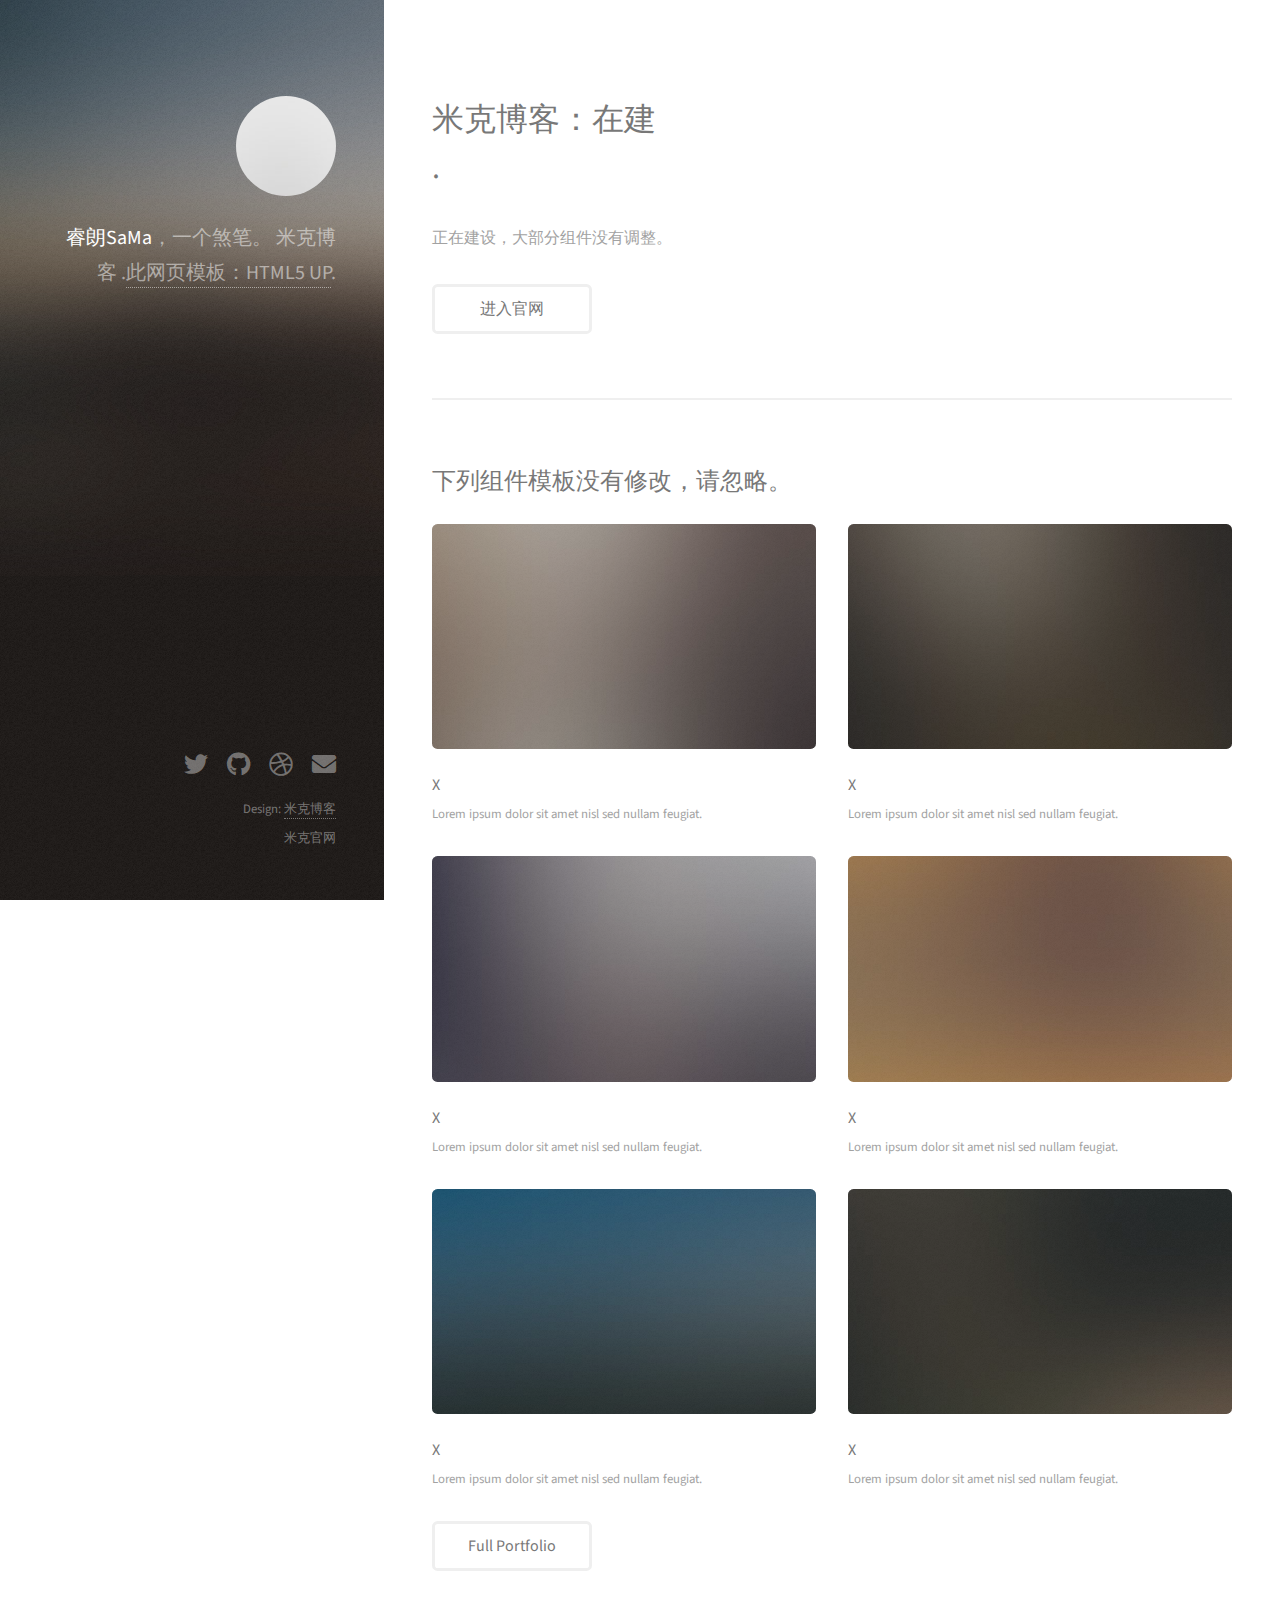
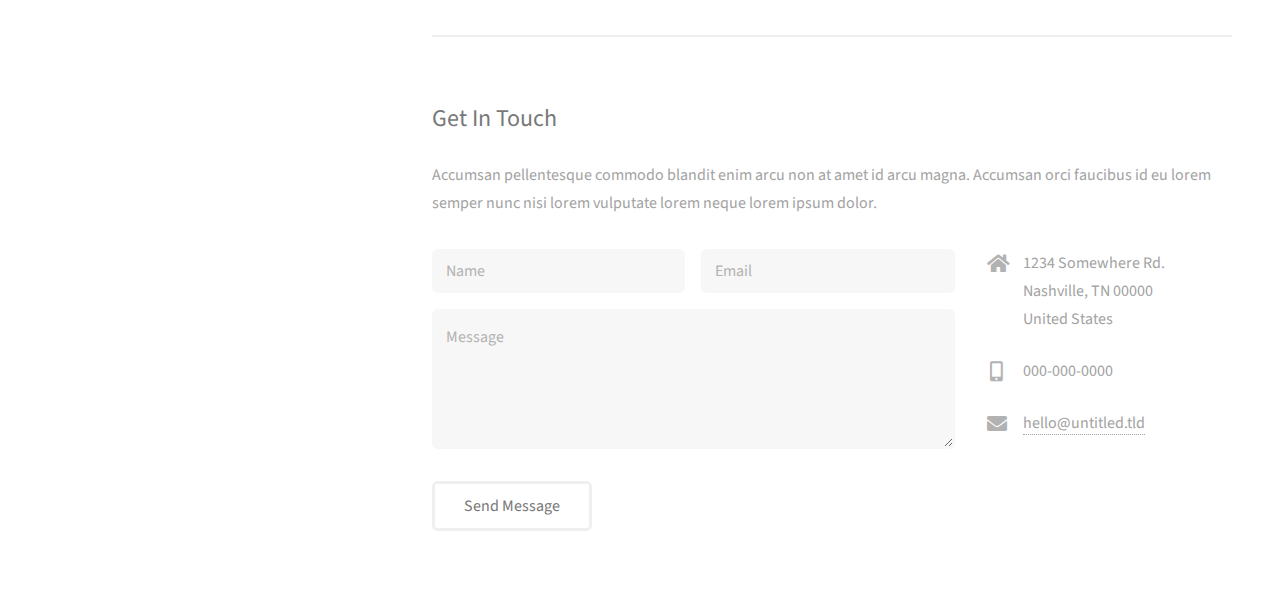
==== commit ff9d5cdc: "Update index.html" ====
--- a/index.html
+++ b/index.html
@@ -12,7 +12,7 @@
 			<header id="header">
 				<div class="inner">
 					<a href="#" class="image avatar"><img src="images/avatar.jpg" alt="" /></a>
-					<h1><strong>我是睿朗SaMa</strong>，一个煞笔。<br />
+					<h1><strong>睿朗SaMa</strong>，一个煞笔。<br />
 					米克博客<br />
 					.<a href="http://html5up.net">此网页模板：HTML5 UP</a>.</h1>
 				</div>
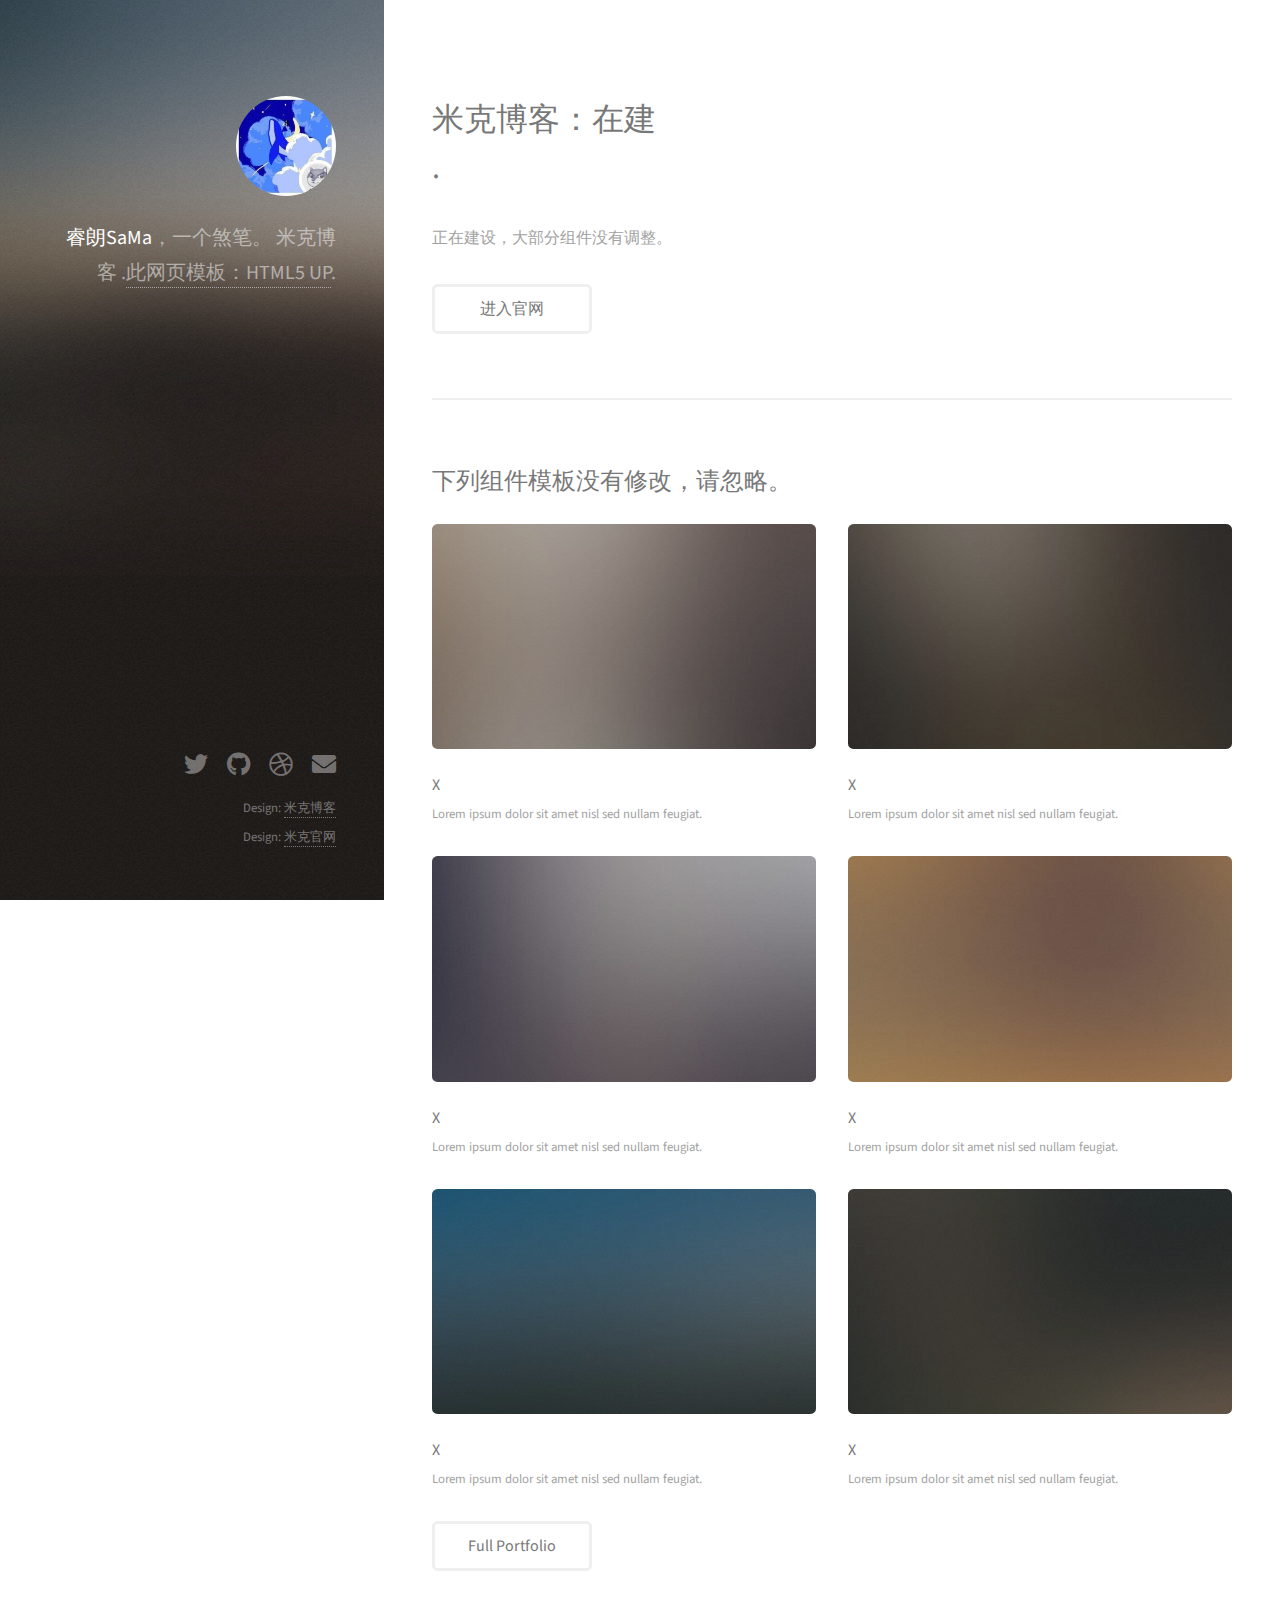
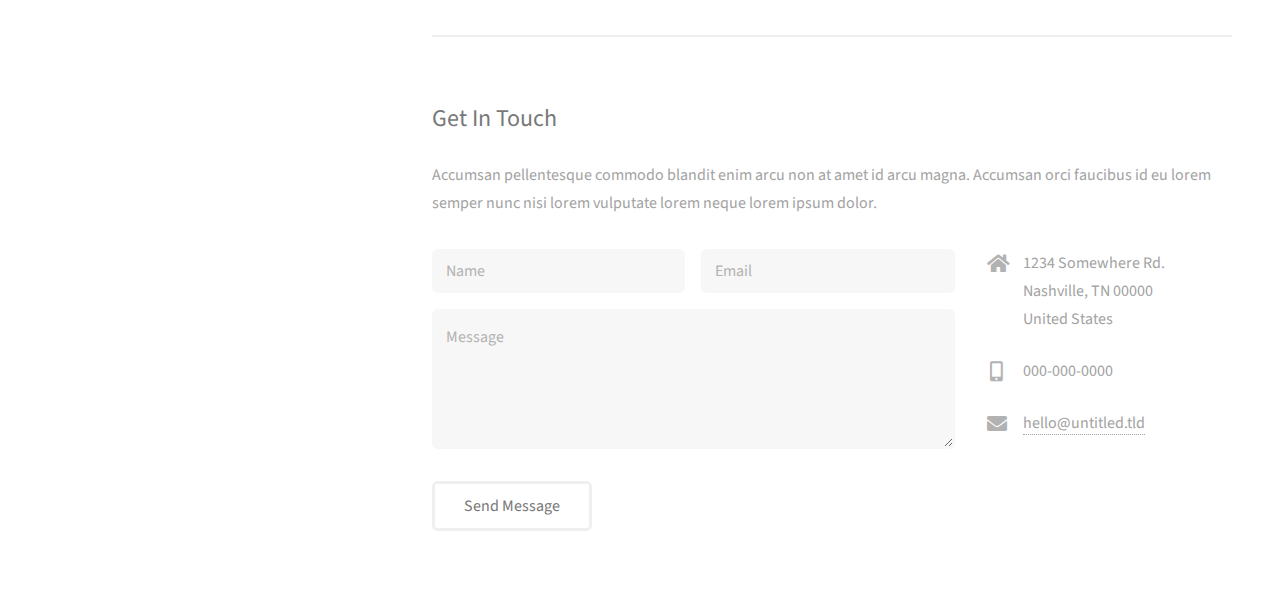
==== commit 33cb0a32: "Update index.html" ====
--- a/index.html
+++ b/index.html
@@ -441,8 +441,8 @@
 						<li><a href="/" class="icon solid fa-envelope"><span class="label">Email</span></a></li>
 					</ul>
 					<ul class="copyright">
-						<li>Design: <a href="https://bk.tratop.top/">米克博客</a></li>
-						<li<a href="https:/mctra.co/">米克官网</a></li>
+						<li>Design: <a href="https://tratop.top/">米克博客</a></li>
+						<li>Design: <a href="https://mctra.co/">米克官网</a></li>
 					</ul>
 				</div>
 			</footer>
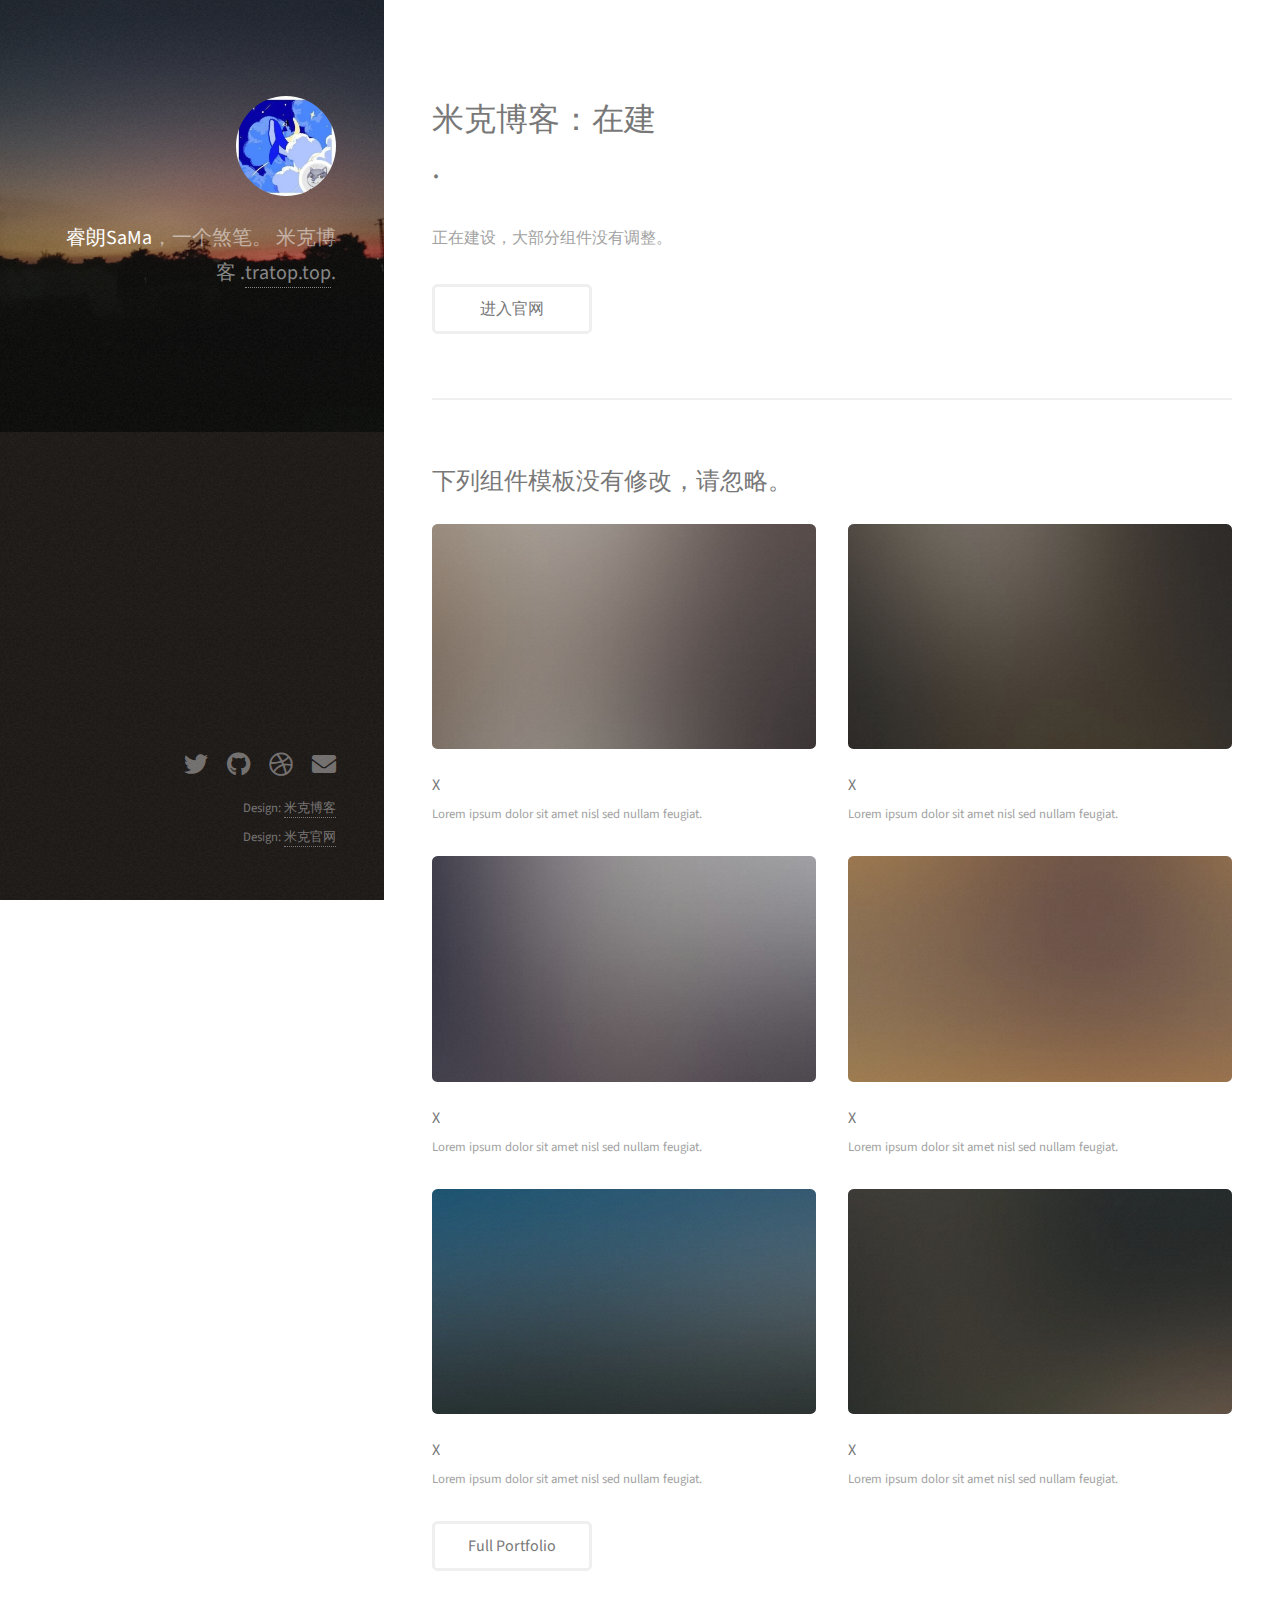
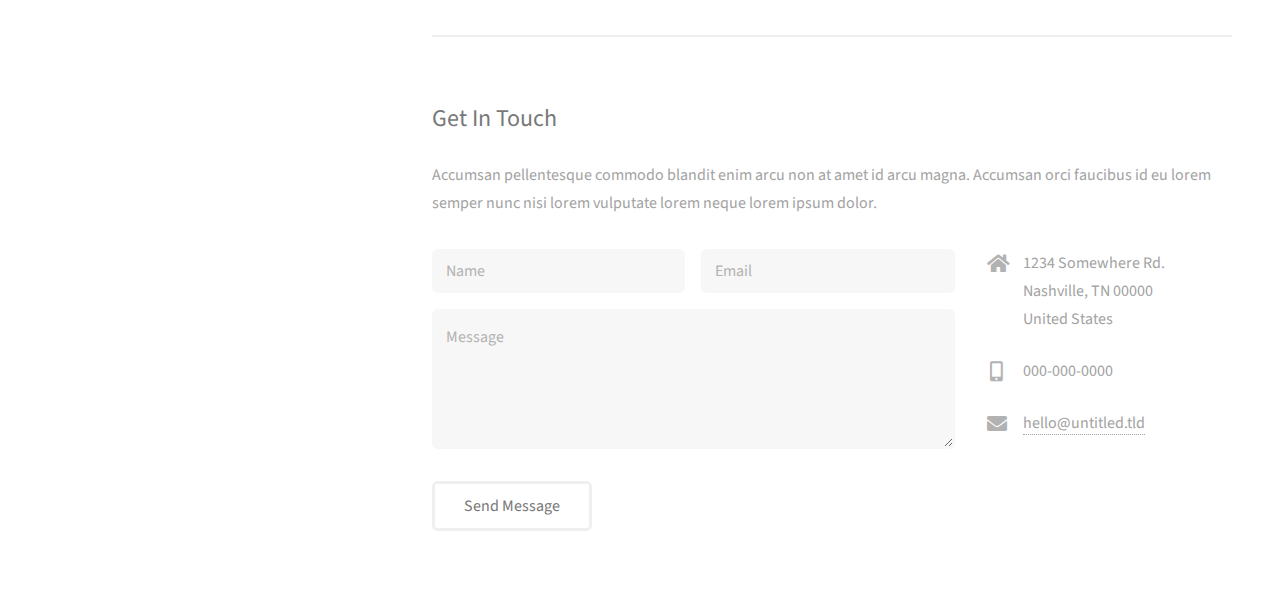
==== commit 1d7f25d0: "Update index.html" ====
--- a/index.html
+++ b/index.html
@@ -14,7 +14,7 @@
 					<a href="#" class="image avatar"><img src="images/avatar.jpg" alt="" /></a>
 					<h1><strong>睿朗SaMa</strong>，一个煞笔。<br />
 					米克博客<br />
-					.<a href="http://html5up.net">此网页模板：HTML5 UP</a>.</h1>
+					.<a href="https://tratop.top">tratop.top</a>.</h1>
 				</div>
 			</header>
 
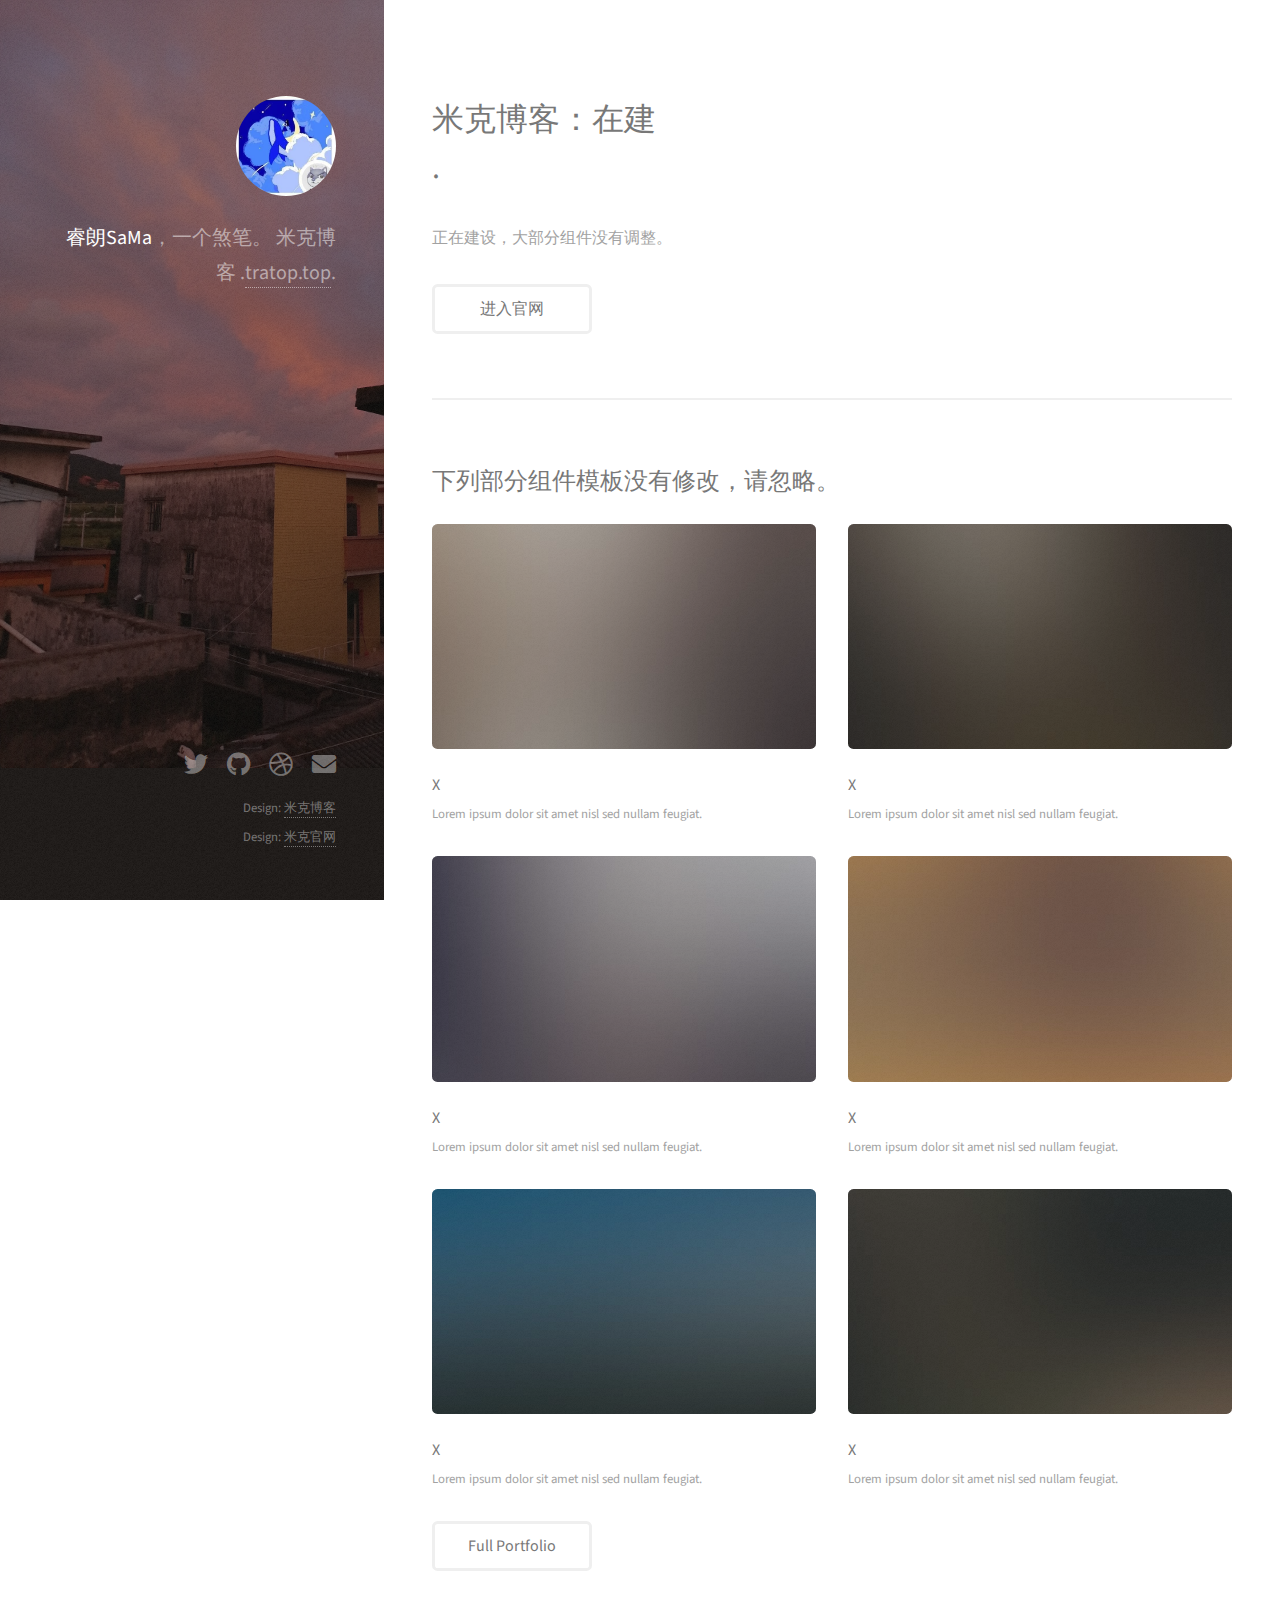
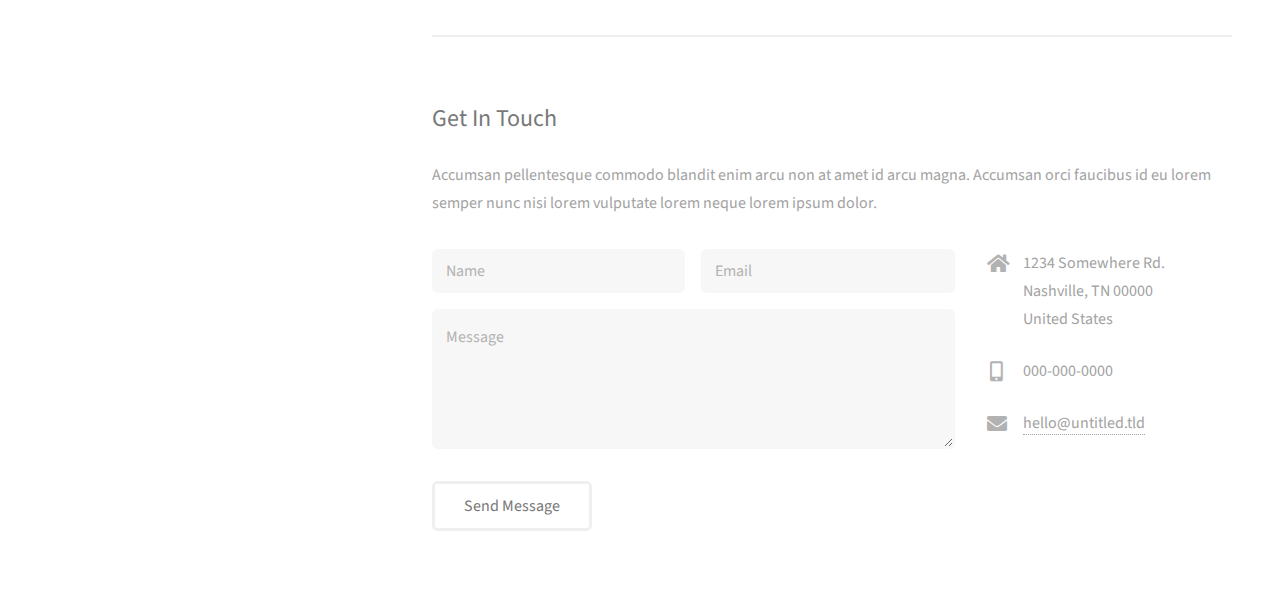
==== commit 127d58ed: "Update index.html" ====
--- a/index.html
+++ b/index.html
@@ -35,7 +35,7 @@
 
 				<!-- Two -->
 					<section id="two">
-						<h2>下列组件模板没有修改，请忽略。</h2>
+						<h2>下列部分组件模板没有修改，请忽略。</h2>
 						<div class="row">
 							<article class="col-6 col-12-xsmall work-item">
 								<a href="images/fulls/01.jpg" class="image fit thumb"><img src="images/thumbs/01.jpg" alt="" /></a>
--- a/assets/css/main.css
+++ b/assets/css/main.css
@@ -3218,4 +3218,4 @@
 				padding-left: 0;
 			}
 
-	}+	}
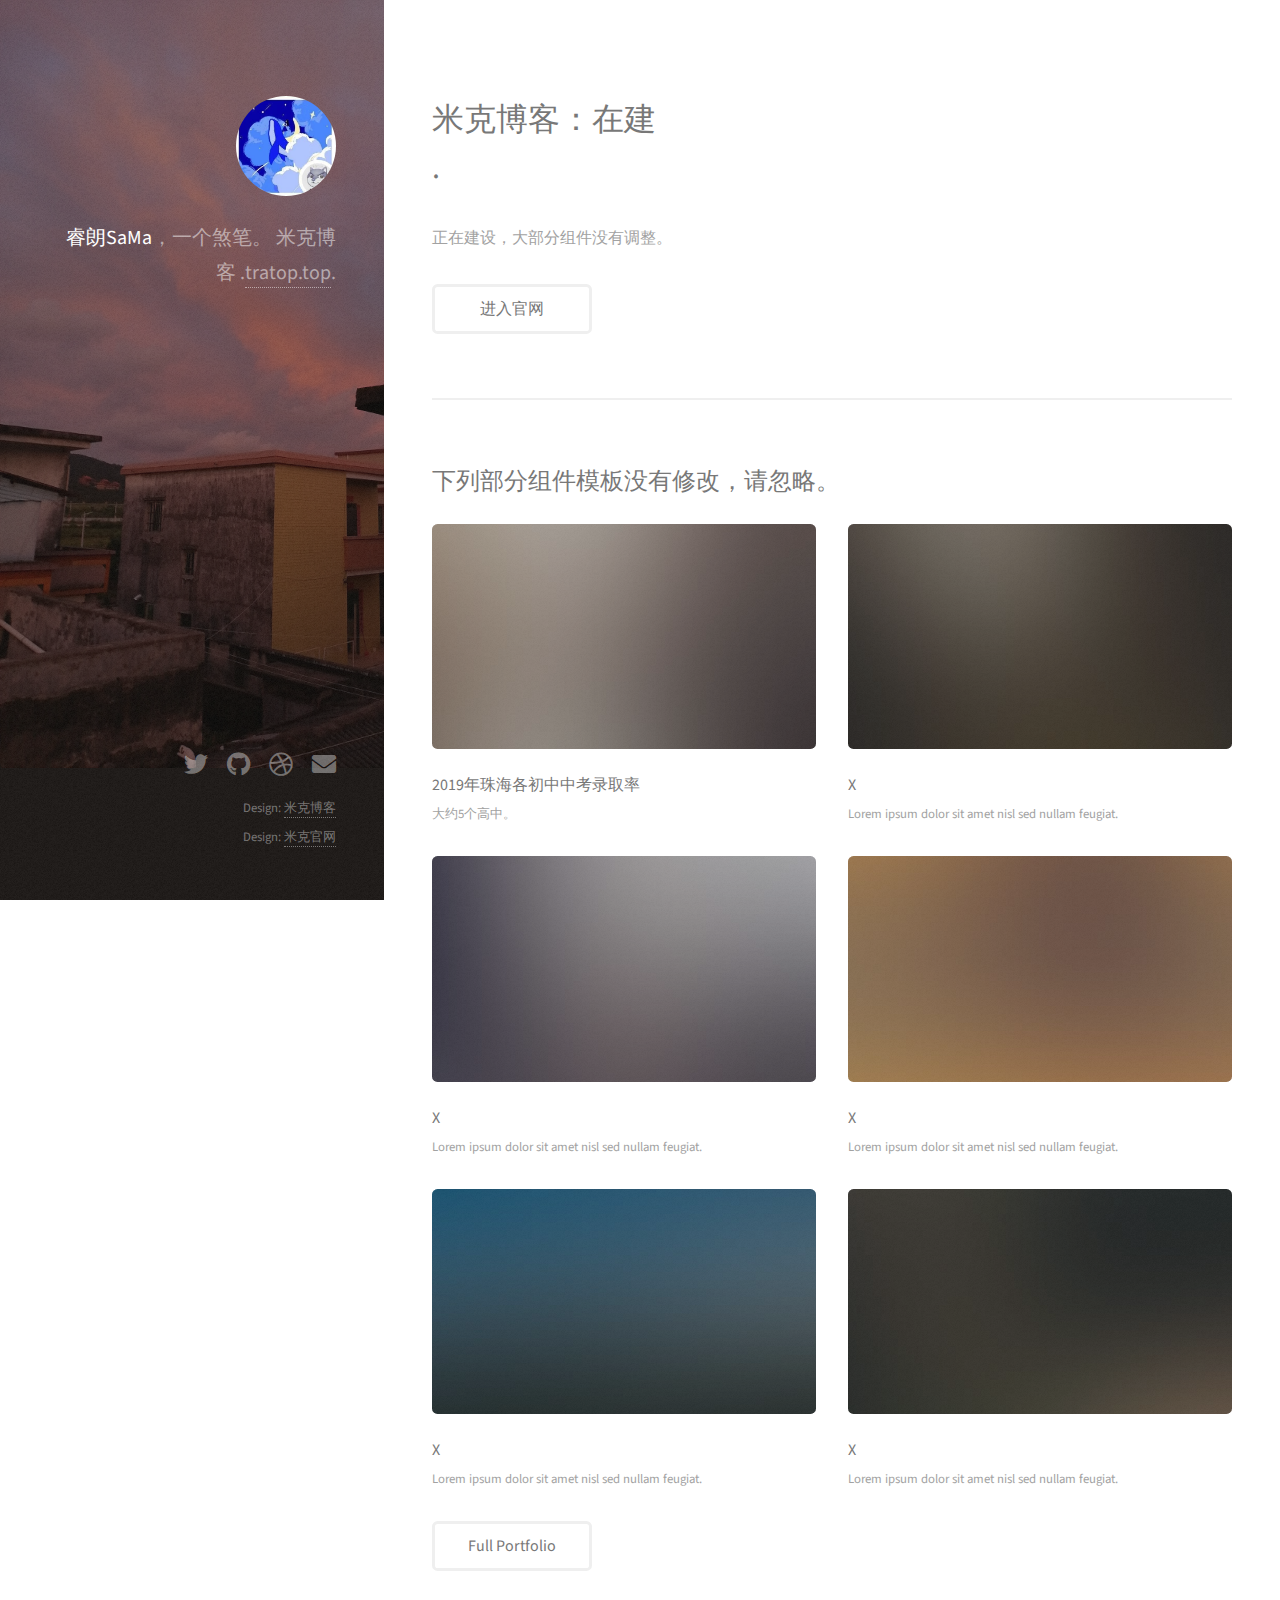
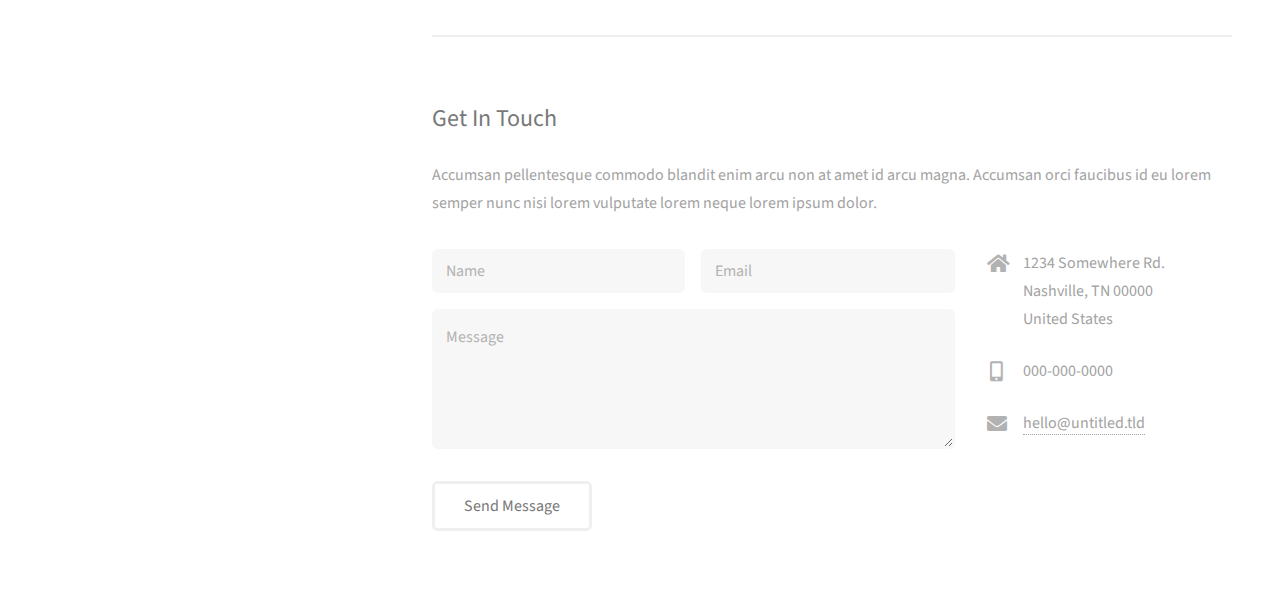
==== commit 5258a199: "Update index.html" ====
--- a/index.html
+++ b/index.html
@@ -39,8 +39,8 @@
 						<div class="row">
 							<article class="col-6 col-12-xsmall work-item">
 								<a href="images/fulls/01.jpg" class="image fit thumb"><img src="images/thumbs/01.jpg" alt="" /></a>
-								<h3>X</h3>
-								<p>Lorem ipsum dolor sit amet nisl sed nullam feugiat.</p>
+								<h3>2019年珠海各初中中考录取率</h3>
+								<p>大约5个高中。</p>
 							</article>
 							<article class="col-6 col-12-xsmall work-item">
 								<a href="images/fulls/02.jpg" class="image fit thumb"><img src="images/thumbs/02.jpg" alt="" /></a>
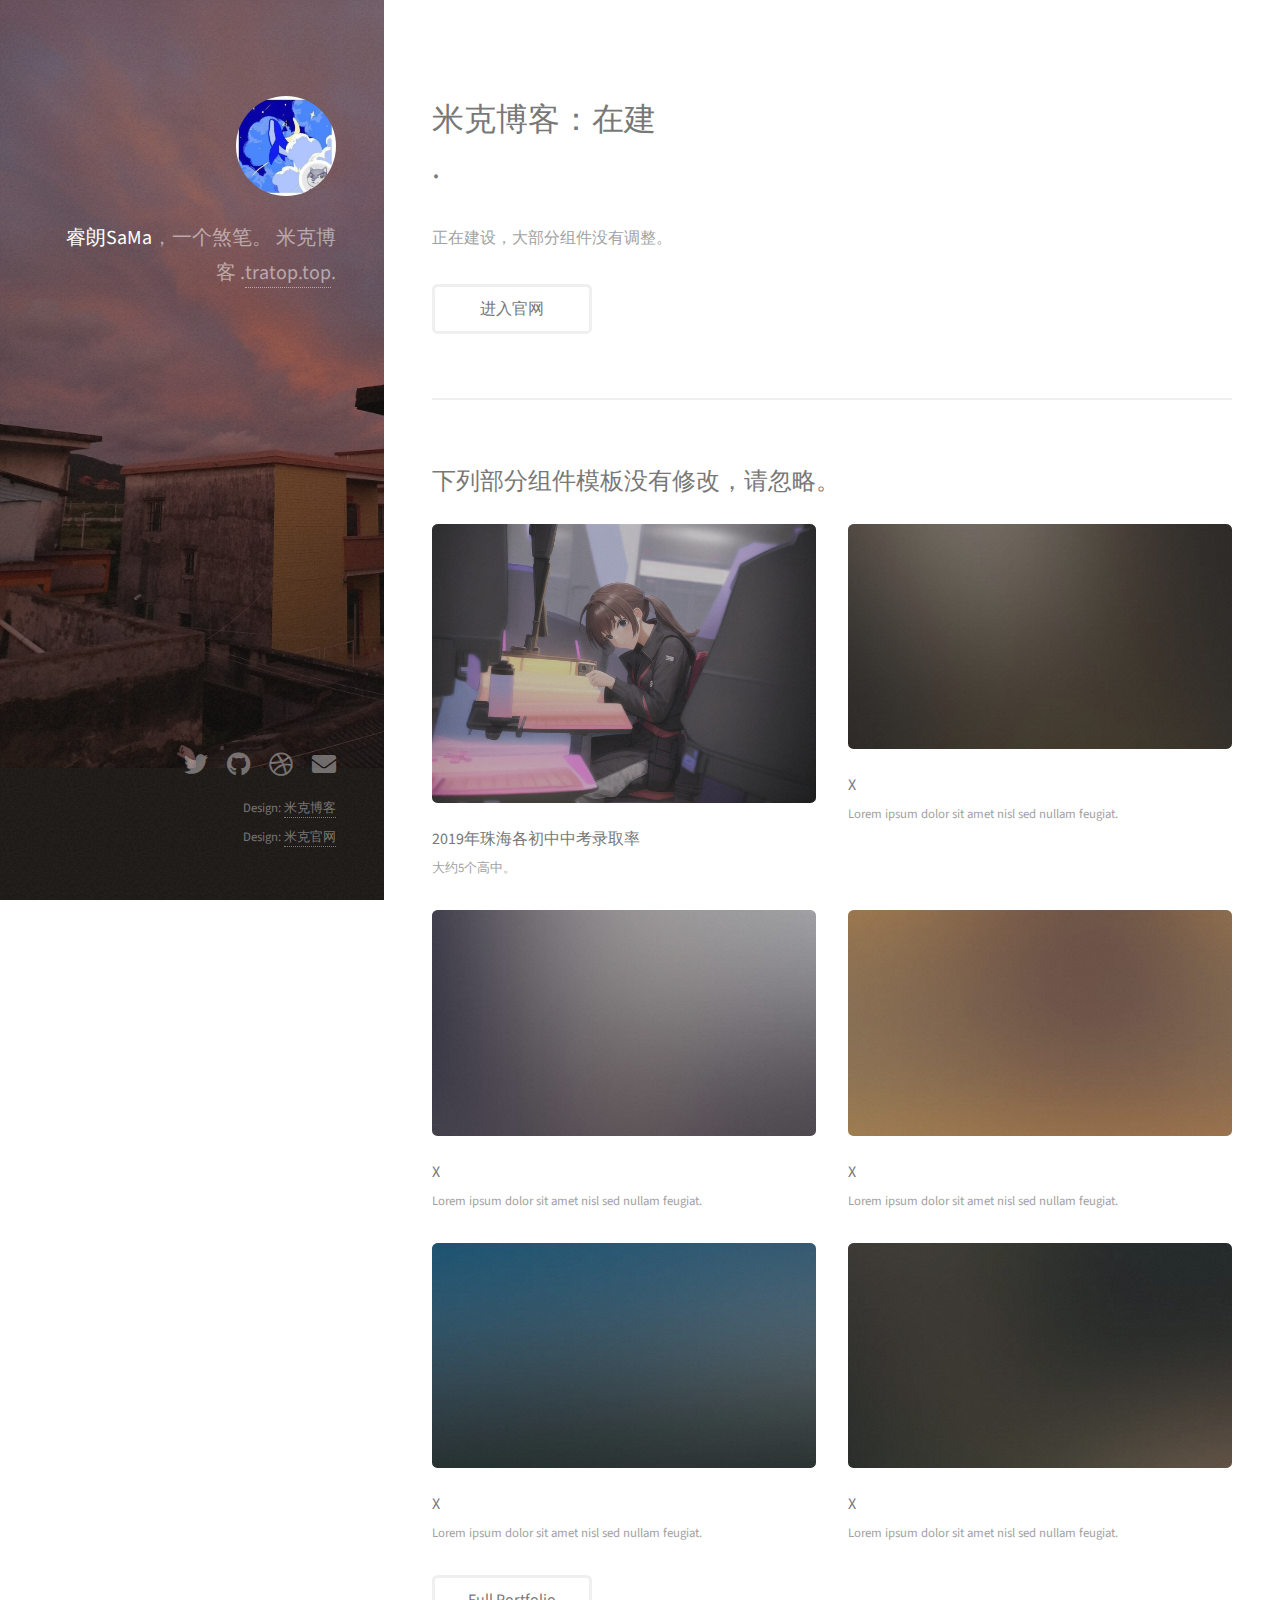
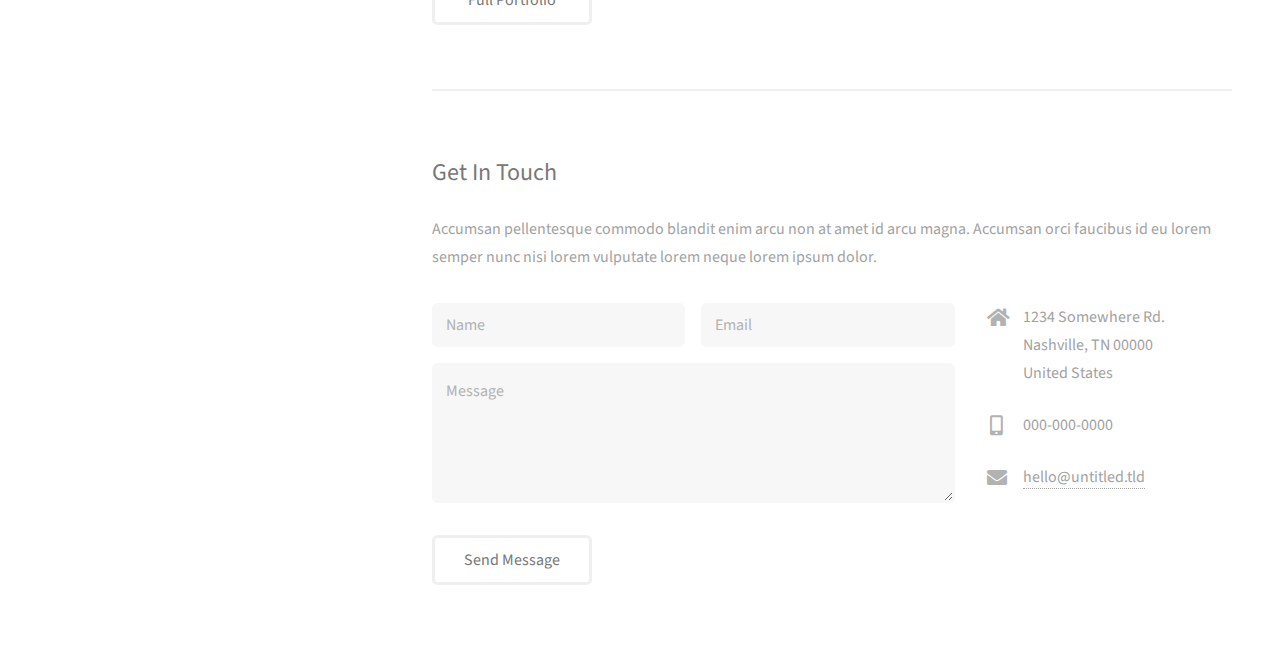
==== commit 0c821c4b: "Update index.html" ====
--- a/index.html
+++ b/index.html
@@ -436,7 +436,7 @@
 				<div class="inner">
 					<ul class="icons">
 						<li><a href="/" class="icon brands fa-twitter"><span class="label">Twitter</span></a></li>
-						<li><a href="https://github.com/RuiLangSaMa/rlsmbolg" class="icon brands fa-github"><span class="label">Github</span></a></li>
+						<li><a href="https://github.com/RuiLangSaMa/home" class="icon brands fa-github"><span class="label">Github</span></a></li>
 						<li><a href="/" class="icon brands fa-dribbble"><span class="label">Dribbble</span></a></li>
 						<li><a href="/" class="icon solid fa-envelope"><span class="label">Email</span></a></li>
 					</ul>
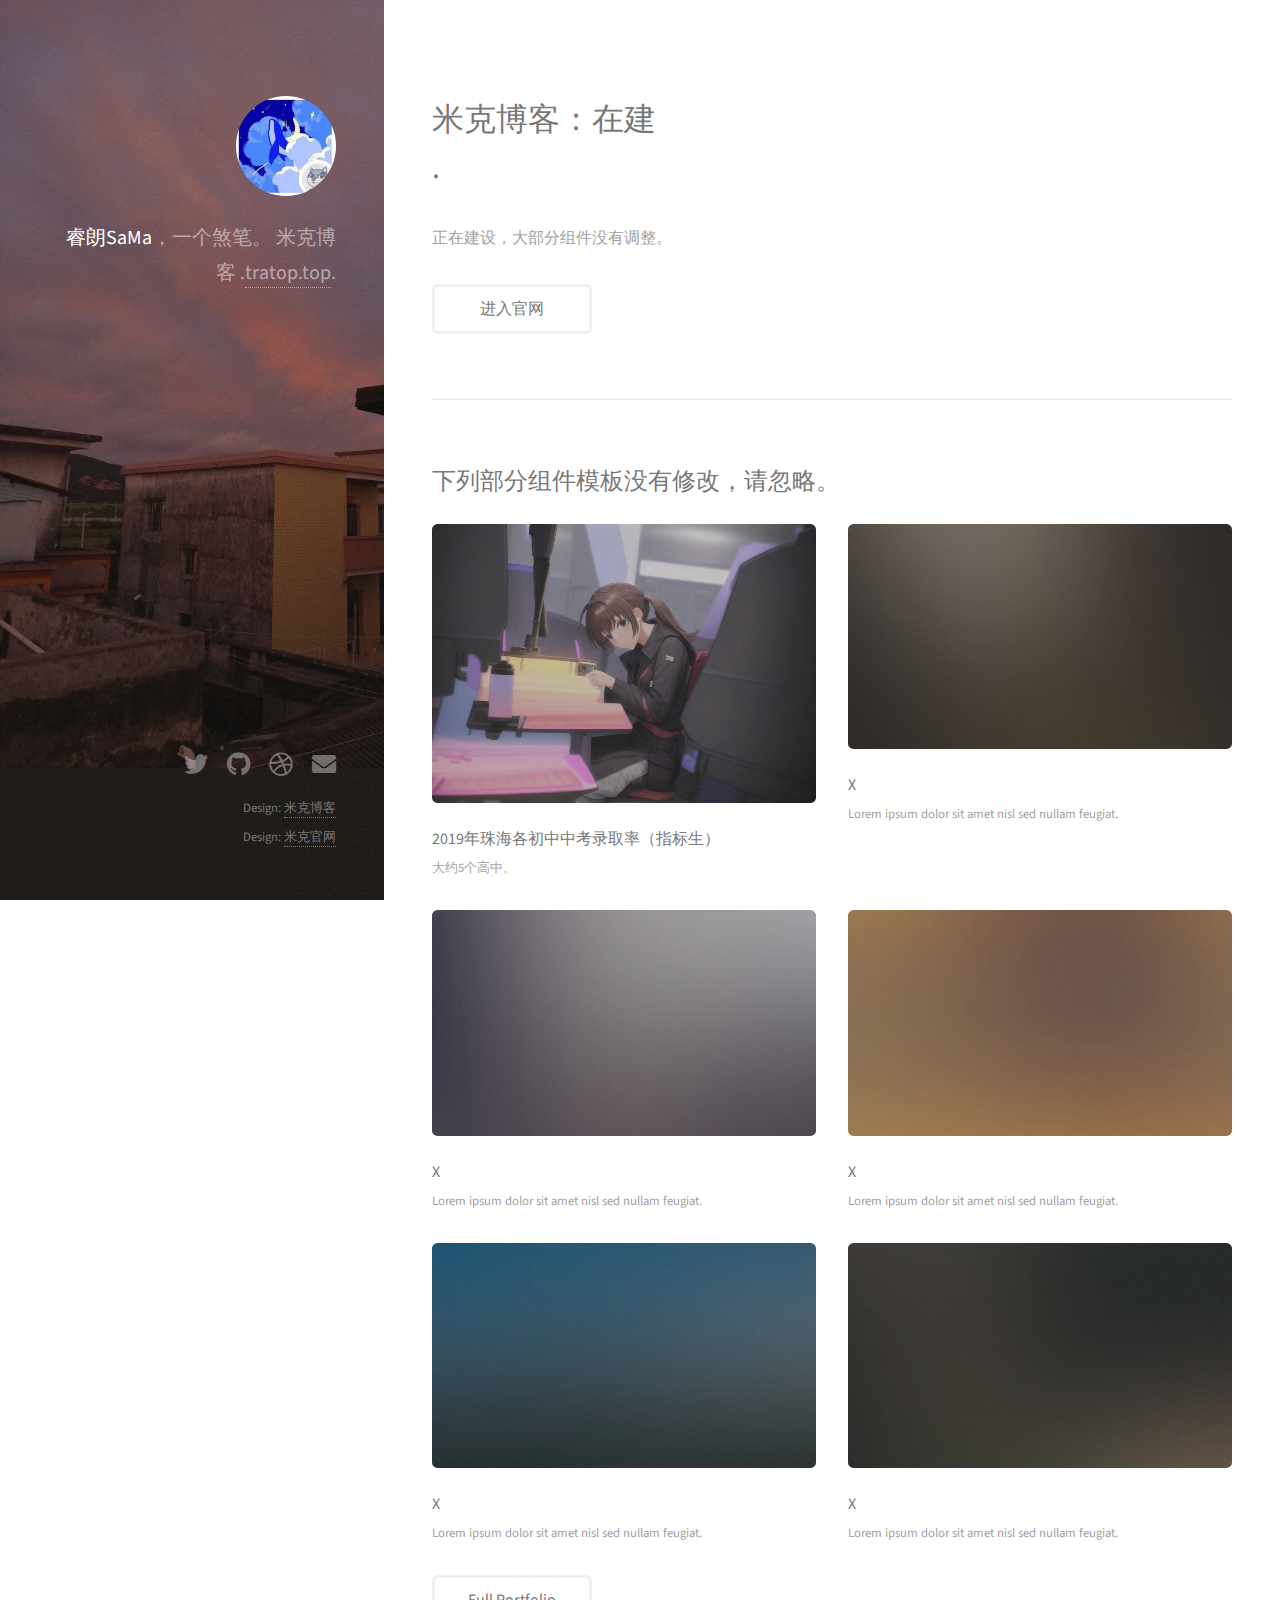
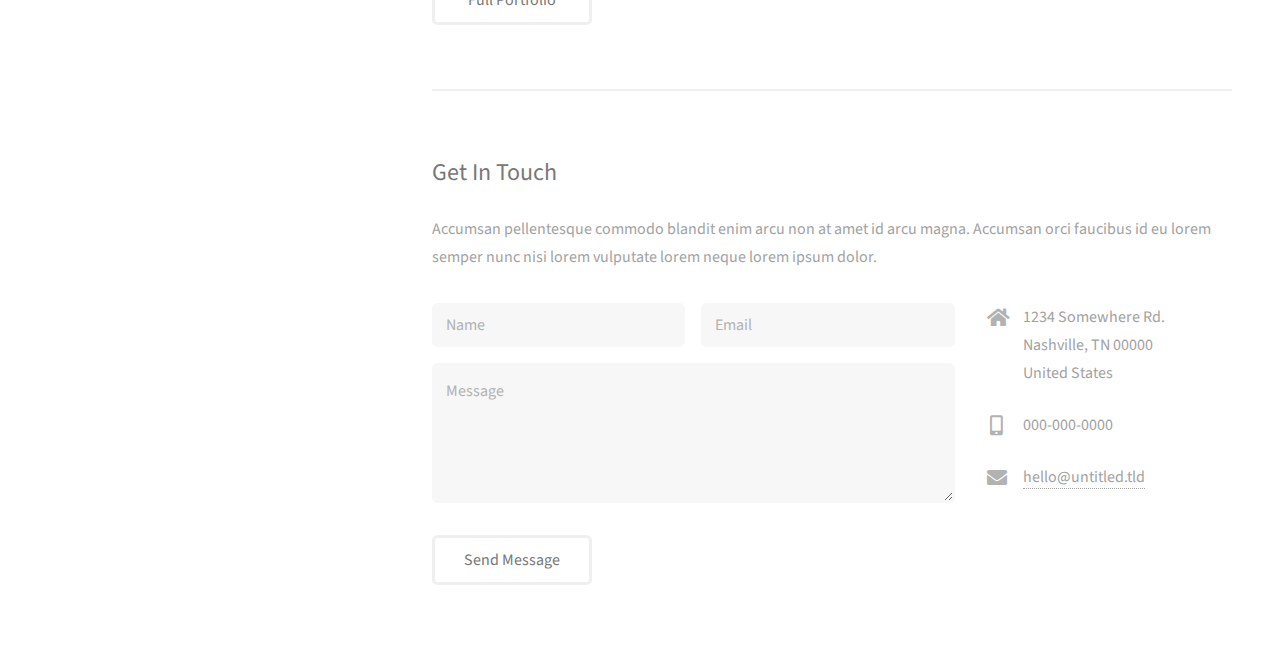
==== commit 584e894f: "Update index.html" ====
--- a/index.html
+++ b/index.html
@@ -39,7 +39,7 @@
 						<div class="row">
 							<article class="col-6 col-12-xsmall work-item">
 								<a href="images/fulls/01.jpg" class="image fit thumb"><img src="images/thumbs/01.jpg" alt="" /></a>
-								<h3>2019年珠海各初中中考录取率</h3>
+								<h3>2019年珠海各初中中考录取率（指标生）</h3>
 								<p>大约5个高中。</p>
 							</article>
 							<article class="col-6 col-12-xsmall work-item">
